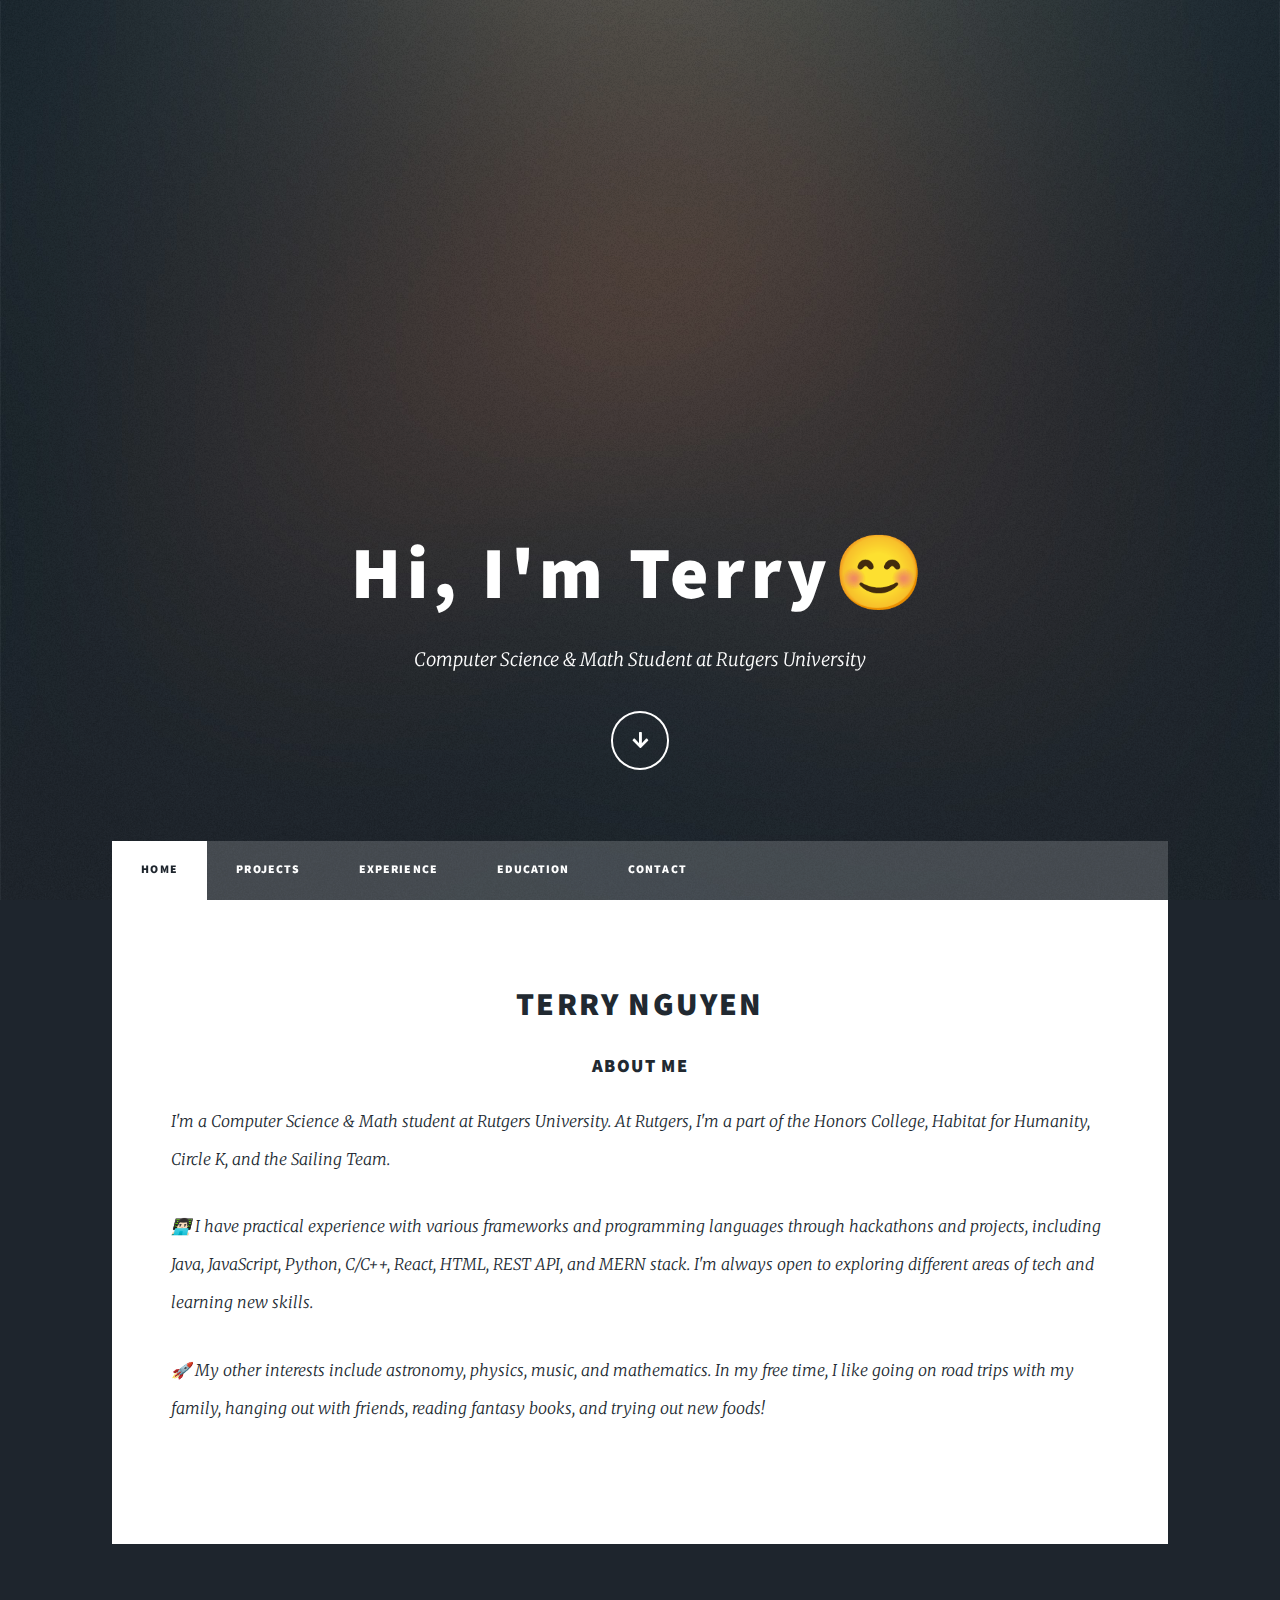
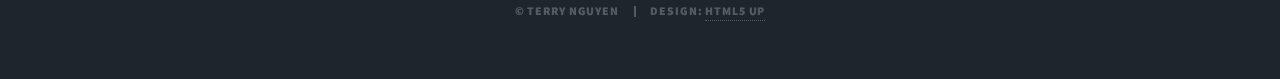
==== index.html @ 817e5eca "new template" ====
<!DOCTYPE HTML>
<!--
	Massively by HTML5 UP
	html5up.net | @ajlkn
	Free for personal and commercial use under the CCA 3.0 license (html5up.net/license)
-->
<html>
	<head>
		<title>Terry Nguyen</title>
		<meta charset="utf-8" />
		<meta name="viewport" content="width=device-width, initial-scale=1, user-scalable=no" />
		<link rel="stylesheet" href="assets/css/main.css" />
		<noscript><link rel="stylesheet" href="assets/css/noscript.css" /></noscript>
	</head>
	<body class="is-preload">

		<!-- Wrapper -->
			<div id="wrapper" class="fade-in">

				<!-- Intro -->
					<div id="intro">
						<h1 style="text-transform: none;">Hi, I'm Terry😊</h1>
						<p>Computer Science & Math Student at Rutgers University</p>
						<ul class="actions">
							<li><a href="#header" class="button icon solid solo fa-arrow-down scrolly">Continue</a></li>
						</ul>
					</div>

				<!-- Header -->
					<!--
					<header id="header">
						<a href="index.html" class="logo">About Me</a>
					</header>
					-->

				<!-- Nav -->
					<nav id="nav">
						
						<ul class="links">
							<li class="active"><a href="index.html">Home</a></li>
							<li><a href="projects.html">Projects</a></li>
							<li><a href="experience.html">Experience</a></li>
							<li><a href="education.html">Education</a></li>
							<li><a href="contact.html">Contact</a></li>
							<!--
							<li><a href="generic.html">Generic Page</a></li>
							<li><a href="elements.html">Elements Reference</a></li>
							-->
						</ul>
						
					</nav>

				<!-- Main -->
					<div id="main">

						<!-- Featured Post -->
							<article class="post featured">
								<header class="major">
									<h2 style="font-size: xx-large;">Terry Nguyen</h2>
									<h3>About Me</h3>
									<p style="text-align: left; font-size: medium;">
										I'm a Computer Science & Math student at Rutgers University. At Rutgers, I'm a part of the Honors College, Habitat for Humanity, Circle K, and the Sailing Team.
									</p>
									<p style="text-align: left; font-size: medium;">
										👨🏻‍💻 I have practical experience with various frameworks and programming languages through hackathons and projects, including Java, JavaScript, Python, C/C++, React, HTML, REST API, and MERN stack. I'm always open to exploring different areas of tech and learning new skills.
									</p>
									<p style="text-align: left; font-size: medium;">
										🚀 My other interests include astronomy, physics, music, and mathematics.
										In my free time, I like going on road trips with my family, hanging out with friends, reading fantasy books, and trying out new foods!
									</p>
								</header>
							</article>
					</div>
				<!-- Copyright -->
					<div id="copyright">
						<ul><li>&copy; Terry Nguyen</li><li>Design: <a href="https://html5up.net">HTML5 UP</a></li></ul>
					</div>

		<!-- Scripts -->
			<script src="assets/js/jquery.min.js"></script>
			<script src="assets/js/jquery.scrollex.min.js"></script>
			<script src="assets/js/jquery.scrolly.min.js"></script>
			<script src="assets/js/browser.min.js"></script>
			<script src="assets/js/breakpoints.min.js"></script>
			<script src="assets/js/util.js"></script>
			<script src="assets/js/main.js"></script>

	</body>
</html>
---- assets/css/main.css ----
@import url(fontawesome-all.min.css);
@import url("https://fonts.googleapis.com/css?family=Merriweather:300,700,300italic,700italic|Source+Sans+Pro:900");

/*
	Massively by HTML5 UP
	html5up.net | @ajlkn
	Free for personal and commercial use under the CCA 3.0 license (html5up.net/license)
*/

html, body, div, span, applet, object,
iframe, h1, h2, h3, h4, h5, h6, p, blockquote,
pre, a, abbr, acronym, address, big, cite,
code, del, dfn, em, img, ins, kbd, q, s, samp,
small, strike, strong, sub, sup, tt, var, b,
u, i, center, dl, dt, dd, ol, ul, li, fieldset,
form, label, legend, table, caption, tbody,
tfoot, thead, tr, th, td, article, aside,
canvas, details, embed, figure, figcaption,
footer, header, hgroup, menu, nav, output, ruby,
section, summary, time, mark, audio, video {
	margin: 0;
	padding: 0;
	border: 0;
	font-size: 100%;
	font: inherit;
	vertical-align: baseline;}

article, aside, details, figcaption, figure,
footer, header, hgroup, menu, nav, section {
	display: block;}

body {
	line-height: 1;
}

ol, ul {
	list-style: none;
}

blockquote, q {
	quotes: none;
}

	blockquote:before, blockquote:after, q:before, q:after {
		content: '';
		content: none;
	}

table {
	border-collapse: collapse;
	border-spacing: 0;
}

body {
	-webkit-text-size-adjust: none;
}

mark {
	background-color: transparent;
	color: inherit;
}

input::-moz-focus-inner {
	border: 0;
	padding: 0;
}

input, select, textarea {
	-moz-appearance: none;
	-webkit-appearance: none;
	-ms-appearance: none;
	appearance: none;
}

/* Basic */

	@-ms-viewport {
		width: device-width;
	}

	body {
		-ms-overflow-style: scrollbar;
	}

	@media screen and (max-width: 480px) {

		html, body {
			min-width: 320px;
		}

	}

	html {
		box-sizing: border-box;
	}

	*, *:before, *:after {
		box-sizing: inherit;
	}

	body {
		background-color: #1e252d;
	}

		body.is-preload *, body.is-preload *:before, body.is-preload *:after {
			-moz-animation: none !important;
			-webkit-animation: none !important;
			-ms-animation: none !important;
			animation: none !important;
			-moz-transition: none !important;
			-webkit-transition: none !important;
			-ms-transition: none !important;
			transition: none !important;
		}

/* Type */

	html {
		font-size: 16pt;
	}

		@media screen and (max-width: 1680px) {

			html {
				font-size: 12pt;
			}

		}

		@media screen and (max-width: 1280px) {

			html {
				font-size: 11pt;
			}

		}

		@media screen and (max-width: 360px) {

			html {
				font-size: 10pt;
			}

		}

	body {
		color: #212931;
	}

	body, input, select, textarea {
		font-family: "Merriweather", Georgia, serif;
		font-weight: 300;
		font-size: 1rem;
		line-height: 2.375;
	}

	a {
		-moz-transition: color 0.2s ease-in-out, background-color 0.2s ease-in-out, border-color 0.2s ease-in-out, box-shadow 0.2s ease-in-out;
		-webkit-transition: color 0.2s ease-in-out, background-color 0.2s ease-in-out, border-color 0.2s ease-in-out, box-shadow 0.2s ease-in-out;
		-ms-transition: color 0.2s ease-in-out, background-color 0.2s ease-in-out, border-color 0.2s ease-in-out, box-shadow 0.2s ease-in-out;
		transition: color 0.2s ease-in-out, background-color 0.2s ease-in-out, border-color 0.2s ease-in-out, box-shadow 0.2s ease-in-out;
		border-bottom: dotted 1px;
		text-decoration: none;
	}

		a:hover {
			border-bottom-color: transparent;
		}

	strong, b {
		font-weight: 600;
	}

	em, i {
		font-style: italic;
	}

	p {
		text-align: justify;
		margin: 0 0 2rem 0;
	}

	h1, h2, h3, h4, h5, h6 {
		font-family: "Source Sans Pro", Helvetica, sans-serif;
		font-weight: 900;
		line-height: 1.5;
		letter-spacing: 0.075em;
		text-transform: uppercase;
		margin: 0 0 1rem 0;
	}

		h1 a, h2 a, h3 a, h4 a, h5 a, h6 a {
			border-bottom: 0;
			color: inherit;
			text-decoration: none;
		}

	h1 {
		font-size: 4rem;
		line-height: 1.1;
		margin: 0 0 2rem 0;
	}

	h2 {
		font-size: 1.75rem;
		line-height: 1.3;
		margin: 0 0 1.5rem 0;
	}

	h3 {
		font-size: 1.25rem;
		margin: 0 0 1.5rem 0;
	}

	h4 {
		font-size: 1rem;
	}

	h5 {
		font-size: 0.9rem;
	}

	h6 {
		font-size: 0.8rem;
	}

	sub {
		font-size: 0.8rem;
		position: relative;
		top: 0.5rem;
	}

	sup {
		font-size: 0.8rem;
		position: relative;
		top: -0.5rem;
	}

	blockquote {
		border-left: solid 4px;
		font-style: italic;
		margin: 0 0 2rem 0;
		padding: 0.5rem 0 0.5rem 2rem;
	}

	code {
		border: solid 2px;
		font-family: "Courier New", monospace;
		font-size: 0.9rem;
		margin: 0 0.25rem;
		padding: 0.25rem 0.65rem;
	}

	pre {
		-webkit-overflow-scrolling: touch;
		font-family: "Courier New", monospace;
		font-size: 0.9rem;
		margin: 0 0 2rem 0;
	}

		pre code {
			display: block;
			line-height: 1.75;
			padding: 1rem 1.5rem;
			overflow-x: auto;
		}

	hr {
		border: 0;
		border-bottom: solid 2px;
		margin: 3rem 0;
	}

		hr.major {
			margin: 5rem 0;
		}

	.align-left {
		text-align: left;
	}

	.align-center {
		text-align: center;
	}

	.align-right {
		text-align: right;
	}

	input, select, textarea {
		color: #212931;
	}

	a {
		color: #212931;
		border-bottom-color: rgba(33, 41, 49, 0.5);
	}

		a:hover {
			border-bottom-color: transparent;
			color: #18bfef !important;
		}

	strong, b {
		color: #212931;
	}

	h1, h2, h3, h4, h5, h6 {
		color: #212931;
	}

	blockquote {
		border-left-color: #eeeeee;
	}

	code {
		background: rgba(220, 220, 220, 0.25);
		border-color: #eeeeee;
	}

	hr {
		border-bottom-color: #eeeeee;
	}

/* Row */

	.row {
		display: flex;
		flex-wrap: wrap;
		box-sizing: border-box;
		align-items: stretch;
	}

		.row > * {
			box-sizing: border-box;
		}

		.row.gtr-uniform > * > :last-child {
			margin-bottom: 0;
		}

		.row.aln-left {
			justify-content: flex-start;
		}

		.row.aln-center {
			justify-content: center;
		}

		.row.aln-right {
			justify-content: flex-end;
		}

		.row.aln-top {
			align-items: flex-start;
		}

		.row.aln-middle {
			align-items: center;
		}

		.row.aln-bottom {
			align-items: flex-end;
		}

		.row > .imp {
			order: -1;
		}

		.row > .col-1 {
			width: 8.33333%;
		}

		.row > .off-1 {
			margin-left: 8.33333%;
		}

		.row > .col-2 {
			width: 16.66667%;
		}

		.row > .off-2 {
			margin-left: 16.66667%;
		}

		.row > .col-3 {
			width: 25%;
		}

		.row > .off-3 {
			margin-left: 25%;
		}

		.row > .col-4 {
			width: 33.33333%;
		}

		.row > .off-4 {
			margin-left: 33.33333%;
		}

		.row > .col-5 {
			width: 41.66667%;
		}

		.row > .off-5 {
			margin-left: 41.66667%;
		}

		.row > .col-6 {
			width: 50%;
		}

		.row > .off-6 {
			margin-left: 50%;
		}

		.row > .col-7 {
			width: 58.33333%;
		}

		.row > .off-7 {
			margin-left: 58.33333%;
		}

		.row > .col-8 {
			width: 66.66667%;
		}

		.row > .off-8 {
			margin-left: 66.66667%;
		}

		.row > .col-9 {
			width: 75%;
		}

		.row > .off-9 {
			margin-left: 75%;
		}

		.row > .col-10 {
			width: 83.33333%;
		}

		.row > .off-10 {
			margin-left: 83.33333%;
		}

		.row > .col-11 {
			width: 91.66667%;
		}

		.row > .off-11 {
			margin-left: 91.66667%;
		}

		.row > .col-12 {
			width: 100%;
		}

		.row > .off-12 {
			margin-left: 100%;
		}

		.row.gtr-0 {
			margin-top: 0;
			margin-left: 0rem;
		}

			.row.gtr-0 > * {
				padding: 0 0 0 0rem;
			}

			.row.gtr-0.gtr-uniform {
				margin-top: 0rem;
			}

				.row.gtr-0.gtr-uniform > * {
					padding-top: 0rem;
				}

		.row.gtr-25 {
			margin-top: 0;
			margin-left: -0.375rem;
		}

			.row.gtr-25 > * {
				padding: 0 0 0 0.375rem;
			}

			.row.gtr-25.gtr-uniform {
				margin-top: -0.375rem;
			}

				.row.gtr-25.gtr-uniform > * {
					padding-top: 0.375rem;
				}

		.row.gtr-50 {
			margin-top: 0;
			margin-left: -0.75rem;
		}

			.row.gtr-50 > * {
				padding: 0 0 0 0.75rem;
			}

			.row.gtr-50.gtr-uniform {
				margin-top: -0.75rem;
			}

				.row.gtr-50.gtr-uniform > * {
					padding-top: 0.75rem;
				}

		.row {
			margin-top: 0;
			margin-left: -1.5rem;
		}

			.row > * {
				padding: 0 0 0 1.5rem;
			}

			.row.gtr-uniform {
				margin-top: -1.5rem;
			}

				.row.gtr-uniform > * {
					padding-top: 1.5rem;
				}

		.row.gtr-150 {
			margin-top: 0;
			margin-left: -2.25rem;
		}

			.row.gtr-150 > * {
				padding: 0 0 0 2.25rem;
			}

			.row.gtr-150.gtr-uniform {
				margin-top: -2.25rem;
			}

				.row.gtr-150.gtr-uniform > * {
					padding-top: 2.25rem;
				}

		.row.gtr-200 {
			margin-top: 0;
			margin-left: -3rem;
		}

			.row.gtr-200 > * {
				padding: 0 0 0 3rem;
			}

			.row.gtr-200.gtr-uniform {
				margin-top: -3rem;
			}

				.row.gtr-200.gtr-uniform > * {
					padding-top: 3rem;
				}

		@media screen and (max-width: 1680px) {

			.row {
				display: flex;
				flex-wrap: wrap;
				box-sizing: border-box;
				align-items: stretch;
			}

				.row > * {
					box-sizing: border-box;
				}

				.row.gtr-uniform > * > :last-child {
					margin-bottom: 0;
				}

				.row.aln-left {
					justify-content: flex-start;
				}

				.row.aln-center {
					justify-content: center;
				}

				.row.aln-right {
					justify-content: flex-end;
				}

				.row.aln-top {
					align-items: flex-start;
				}

				.row.aln-middle {
					align-items: center;
				}

				.row.aln-bottom {
					align-items: flex-end;
				}

				.row > .imp-xlarge {
					order: -1;
				}

				.row > .col-1-xlarge {
					width: 8.33333%;
				}

				.row > .off-1-xlarge {
					margin-left: 8.33333%;
				}

				.row > .col-2-xlarge {
					width: 16.66667%;
				}

				.row > .off-2-xlarge {
					margin-left: 16.66667%;
				}

				.row > .col-3-xlarge {
					width: 25%;
				}

				.row > .off-3-xlarge {
					margin-left: 25%;
				}

				.row > .col-4-xlarge {
					width: 33.33333%;
				}

				.row > .off-4-xlarge {
					margin-left: 33.33333%;
				}

				.row > .col-5-xlarge {
					width: 41.66667%;
				}

				.row > .off-5-xlarge {
					margin-left: 41.66667%;
				}

				.row > .col-6-xlarge {
					width: 50%;
				}

				.row > .off-6-xlarge {
					margin-left: 50%;
				}

				.row > .col-7-xlarge {
					width: 58.33333%;
				}

				.row > .off-7-xlarge {
					margin-left: 58.33333%;
				}

				.row > .col-8-xlarge {
					width: 66.66667%;
				}

				.row > .off-8-xlarge {
					margin-left: 66.66667%;
				}

				.row > .col-9-xlarge {
					width: 75%;
				}

				.row > .off-9-xlarge {
					margin-left: 75%;
				}

				.row > .col-10-xlarge {
					width: 83.33333%;
				}

				.row > .off-10-xlarge {
					margin-left: 83.33333%;
				}

				.row > .col-11-xlarge {
					width: 91.66667%;
				}

				.row > .off-11-xlarge {
					margin-left: 91.66667%;
				}

				.row > .col-12-xlarge {
					width: 100%;
				}

				.row > .off-12-xlarge {
					margin-left: 100%;
				}

				.row.gtr-0 {
					margin-top: 0;
					margin-left: 0rem;
				}

					.row.gtr-0 > * {
						padding: 0 0 0 0rem;
					}

					.row.gtr-0.gtr-uniform {
						margin-top: 0rem;
					}

						.row.gtr-0.gtr-uniform > * {
							padding-top: 0rem;
						}

				.row.gtr-25 {
					margin-top: 0;
					margin-left: -0.375rem;
				}

					.row.gtr-25 > * {
						padding: 0 0 0 0.375rem;
					}

					.row.gtr-25.gtr-uniform {
						margin-top: -0.375rem;
					}

						.row.gtr-25.gtr-uniform > * {
							padding-top: 0.375rem;
						}

				.row.gtr-50 {
					margin-top: 0;
					margin-left: -0.75rem;
				}

					.row.gtr-50 > * {
						padding: 0 0 0 0.75rem;
					}

					.row.gtr-50.gtr-uniform {
						margin-top: -0.75rem;
					}

						.row.gtr-50.gtr-uniform > * {
							padding-top: 0.75rem;
						}

				.row {
					margin-top: 0;
					margin-left: -1.5rem;
				}

					.row > * {
						padding: 0 0 0 1.5rem;
					}

					.row.gtr-uniform {
						margin-top: -1.5rem;
					}

						.row.gtr-uniform > * {
							padding-top: 1.5rem;
						}

				.row.gtr-150 {
					margin-top: 0;
					margin-left: -2.25rem;
				}

					.row.gtr-150 > * {
						padding: 0 0 0 2.25rem;
					}

					.row.gtr-150.gtr-uniform {
						margin-top: -2.25rem;
					}

						.row.gtr-150.gtr-uniform > * {
							padding-top: 2.25rem;
						}

				.row.gtr-200 {
					margin-top: 0;
					margin-left: -3rem;
				}

					.row.gtr-200 > * {
						padding: 0 0 0 3rem;
					}

					.row.gtr-200.gtr-uniform {
						margin-top: -3rem;
					}

						.row.gtr-200.gtr-uniform > * {
							padding-top: 3rem;
						}

		}

		@media screen and (max-width: 1280px) {

			.row {
				display: flex;
				flex-wrap: wrap;
				box-sizing: border-box;
				align-items: stretch;
			}

				.row > * {
					box-sizing: border-box;
				}

				.row.gtr-uniform > * > :last-child {
					margin-bottom: 0;
				}

				.row.aln-left {
					justify-content: flex-start;
				}

				.row.aln-center {
					justify-content: center;
				}

				.row.aln-right {
					justify-content: flex-end;
				}

				.row.aln-top {
					align-items: flex-start;
				}

				.row.aln-middle {
					align-items: center;
				}

				.row.aln-bottom {
					align-items: flex-end;
				}

				.row > .imp-large {
					order: -1;
				}

				.row > .col-1-large {
					width: 8.33333%;
				}

				.row > .off-1-large {
					margin-left: 8.33333%;
				}

				.row > .col-2-large {
					width: 16.66667%;
				}

				.row > .off-2-large {
					margin-left: 16.66667%;
				}

				.row > .col-3-large {
					width: 25%;
				}

				.row > .off-3-large {
					margin-left: 25%;
				}

				.row > .col-4-large {
					width: 33.33333%;
				}

				.row > .off-4-large {
					margin-left: 33.33333%;
				}

				.row > .col-5-large {
					width: 41.66667%;
				}

				.row > .off-5-large {
					margin-left: 41.66667%;
				}

				.row > .col-6-large {
					width: 50%;
				}

				.row > .off-6-large {
					margin-left: 50%;
				}

				.row > .col-7-large {
					width: 58.33333%;
				}

				.row > .off-7-large {
					margin-left: 58.33333%;
				}

				.row > .col-8-large {
					width: 66.66667%;
				}

				.row > .off-8-large {
					margin-left: 66.66667%;
				}

				.row > .col-9-large {
					width: 75%;
				}

				.row > .off-9-large {
					margin-left: 75%;
				}

				.row > .col-10-large {
					width: 83.33333%;
				}

				.row > .off-10-large {
					margin-left: 83.33333%;
				}

				.row > .col-11-large {
					width: 91.66667%;
				}

				.row > .off-11-large {
					margin-left: 91.66667%;
				}

				.row > .col-12-large {
					width: 100%;
				}

				.row > .off-12-large {
					margin-left: 100%;
				}

				.row.gtr-0 {
					margin-top: 0;
					margin-left: 0rem;
				}

					.row.gtr-0 > * {
						padding: 0 0 0 0rem;
					}

					.row.gtr-0.gtr-uniform {
						margin-top: 0rem;
					}

						.row.gtr-0.gtr-uniform > * {
							padding-top: 0rem;
						}

				.row.gtr-25 {
					margin-top: 0;
					margin-left: -0.375rem;
				}

					.row.gtr-25 > * {
						padding: 0 0 0 0.375rem;
					}

					.row.gtr-25.gtr-uniform {
						margin-top: -0.375rem;
					}

						.row.gtr-25.gtr-uniform > * {
							padding-top: 0.375rem;
						}

				.row.gtr-50 {
					margin-top: 0;
					margin-left: -0.75rem;
				}

					.row.gtr-50 > * {
						padding: 0 0 0 0.75rem;
					}

					.row.gtr-50.gtr-uniform {
						margin-top: -0.75rem;
					}

						.row.gtr-50.gtr-uniform > * {
							padding-top: 0.75rem;
						}

				.row {
					margin-top: 0;
					margin-left: -1.5rem;
				}

					.row > * {
						padding: 0 0 0 1.5rem;
					}

					.row.gtr-uniform {
						margin-top: -1.5rem;
					}

						.row.gtr-uniform > * {
							padding-top: 1.5rem;
						}

				.row.gtr-150 {
					margin-top: 0;
					margin-left: -2.25rem;
				}

					.row.gtr-150 > * {
						padding: 0 0 0 2.25rem;
					}

					.row.gtr-150.gtr-uniform {
						margin-top: -2.25rem;
					}

						.row.gtr-150.gtr-uniform > * {
							padding-top: 2.25rem;
						}

				.row.gtr-200 {
					margin-top: 0;
					margin-left: -3rem;
				}

					.row.gtr-200 > * {
						padding: 0 0 0 3rem;
					}

					.row.gtr-200.gtr-uniform {
						margin-top: -3rem;
					}

						.row.gtr-200.gtr-uniform > * {
							padding-top: 3rem;
						}

		}

		@media screen and (max-width: 980px) {

			.row {
				display: flex;
				flex-wrap: wrap;
				box-sizing: border-box;
				align-items: stretch;
			}

				.row > * {
					box-sizing: border-box;
				}

				.row.gtr-uniform > * > :last-child {
					margin-bottom: 0;
				}

				.row.aln-left {
					justify-content: flex-start;
				}

				.row.aln-center {
					justify-content: center;
				}

				.row.aln-right {
					justify-content: flex-end;
				}

				.row.aln-top {
					align-items: flex-start;
				}

				.row.aln-middle {
					align-items: center;
				}

				.row.aln-bottom {
					align-items: flex-end;
				}

				.row > .imp-medium {
					order: -1;
				}

				.row > .col-1-medium {
					width: 8.33333%;
				}

				.row > .off-1-medium {
					margin-left: 8.33333%;
				}

				.row > .col-2-medium {
					width: 16.66667%;
				}

				.row > .off-2-medium {
					margin-left: 16.66667%;
				}

				.row > .col-3-medium {
					width: 25%;
				}

				.row > .off-3-medium {
					margin-left: 25%;
				}

				.row > .col-4-medium {
					width: 33.33333%;
				}

				.row > .off-4-medium {
					margin-left: 33.33333%;
				}

				.row > .col-5-medium {
					width: 41.66667%;
				}

				.row > .off-5-medium {
					margin-left: 41.66667%;
				}

				.row > .col-6-medium {
					width: 50%;
				}

				.row > .off-6-medium {
					margin-left: 50%;
				}

				.row > .col-7-medium {
					width: 58.33333%;
				}

				.row > .off-7-medium {
					margin-left: 58.33333%;
				}

				.row > .col-8-medium {
					width: 66.66667%;
				}

				.row > .off-8-medium {
					margin-left: 66.66667%;
				}

				.row > .col-9-medium {
					width: 75%;
				}

				.row > .off-9-medium {
					margin-left: 75%;
				}

				.row > .col-10-medium {
					width: 83.33333%;
				}

				.row > .off-10-medium {
					margin-left: 83.33333%;
				}

				.row > .col-11-medium {
					width: 91.66667%;
				}

				.row > .off-11-medium {
					margin-left: 91.66667%;
				}

				.row > .col-12-medium {
					width: 100%;
				}

				.row > .off-12-medium {
					margin-left: 100%;
				}

				.row.gtr-0 {
					margin-top: 0;
					margin-left: 0rem;
				}

					.row.gtr-0 > * {
						padding: 0 0 0 0rem;
					}

					.row.gtr-0.gtr-uniform {
						margin-top: 0rem;
					}

						.row.gtr-0.gtr-uniform > * {
							padding-top: 0rem;
						}

				.row.gtr-25 {
					margin-top: 0;
					margin-left: -0.375rem;
				}

					.row.gtr-25 > * {
						padding: 0 0 0 0.375rem;
					}

					.row.gtr-25.gtr-uniform {
						margin-top: -0.375rem;
					}

						.row.gtr-25.gtr-uniform > * {
							padding-top: 0.375rem;
						}

				.row.gtr-50 {
					margin-top: 0;
					margin-left: -0.75rem;
				}

					.row.gtr-50 > * {
						padding: 0 0 0 0.75rem;
					}

					.row.gtr-50.gtr-uniform {
						margin-top: -0.75rem;
					}

						.row.gtr-50.gtr-uniform > * {
							padding-top: 0.75rem;
						}

				.row {
					margin-top: 0;
					margin-left: -1.5rem;
				}

					.row > * {
						padding: 0 0 0 1.5rem;
					}

					.row.gtr-uniform {
						margin-top: -1.5rem;
					}

						.row.gtr-uniform > * {
							padding-top: 1.5rem;
						}

				.row.gtr-150 {
					margin-top: 0;
					margin-left: -2.25rem;
				}

					.row.gtr-150 > * {
						padding: 0 0 0 2.25rem;
					}

					.row.gtr-150.gtr-uniform {
						margin-top: -2.25rem;
					}

						.row.gtr-150.gtr-uniform > * {
							padding-top: 2.25rem;
						}

				.row.gtr-200 {
					margin-top: 0;
					margin-left: -3rem;
				}

					.row.gtr-200 > * {
						padding: 0 0 0 3rem;
					}

					.row.gtr-200.gtr-uniform {
						margin-top: -3rem;
					}

						.row.gtr-200.gtr-uniform > * {
							padding-top: 3rem;
						}

		}

		@media screen and (max-width: 736px) {

			.row {
				display: flex;
				flex-wrap: wrap;
				box-sizing: border-box;
				align-items: stretch;
			}

				.row > * {
					box-sizing: border-box;
				}

				.row.gtr-uniform > * > :last-child {
					margin-bottom: 0;
				}

				.row.aln-left {
					justify-content: flex-start;
				}

				.row.aln-center {
					justify-content: center;
				}

				.row.aln-right {
					justify-content: flex-end;
				}

				.row.aln-top {
					align-items: flex-start;
				}

				.row.aln-middle {
					align-items: center;
				}

				.row.aln-bottom {
					align-items: flex-end;
				}

				.row > .imp-small {
					order: -1;
				}

				.row > .col-1-small {
					width: 8.33333%;
				}

				.row > .off-1-small {
					margin-left: 8.33333%;
				}

				.row > .col-2-small {
					width: 16.66667%;
				}

				.row > .off-2-small {
					margin-left: 16.66667%;
				}

				.row > .col-3-small {
					width: 25%;
				}

				.row > .off-3-small {
					margin-left: 25%;
				}

				.row > .col-4-small {
					width: 33.33333%;
				}

				.row > .off-4-small {
					margin-left: 33.33333%;
				}

				.row > .col-5-small {
					width: 41.66667%;
				}

				.row > .off-5-small {
					margin-left: 41.66667%;
				}

				.row > .col-6-small {
					width: 50%;
				}

				.row > .off-6-small {
					margin-left: 50%;
				}

				.row > .col-7-small {
					width: 58.33333%;
				}

				.row > .off-7-small {
					margin-left: 58.33333%;
				}

				.row > .col-8-small {
					width: 66.66667%;
				}

				.row > .off-8-small {
					margin-left: 66.66667%;
				}

				.row > .col-9-small {
					width: 75%;
				}

				.row > .off-9-small {
					margin-left: 75%;
				}

				.row > .col-10-small {
					width: 83.33333%;
				}

				.row > .off-10-small {
					margin-left: 83.33333%;
				}

				.row > .col-11-small {
					width: 91.66667%;
				}

				.row > .off-11-small {
					margin-left: 91.66667%;
				}

				.row > .col-12-small {
					width: 100%;
				}

				.row > .off-12-small {
					margin-left: 100%;
				}

				.row.gtr-0 {
					margin-top: 0;
					margin-left: 0rem;
				}

					.row.gtr-0 > * {
						padding: 0 0 0 0rem;
					}

					.row.gtr-0.gtr-uniform {
						margin-top: 0rem;
					}

						.row.gtr-0.gtr-uniform > * {
							padding-top: 0rem;
						}

				.row.gtr-25 {
					margin-top: 0;
					margin-left: -0.375rem;
				}

					.row.gtr-25 > * {
						padding: 0 0 0 0.375rem;
					}

					.row.gtr-25.gtr-uniform {
						margin-top: -0.375rem;
					}

						.row.gtr-25.gtr-uniform > * {
							padding-top: 0.375rem;
						}

				.row.gtr-50 {
					margin-top: 0;
					margin-left: -0.75rem;
				}

					.row.gtr-50 > * {
						padding: 0 0 0 0.75rem;
					}

					.row.gtr-50.gtr-uniform {
						margin-top: -0.75rem;
					}

						.row.gtr-50.gtr-uniform > * {
							padding-top: 0.75rem;
						}

				.row {
					margin-top: 0;
					margin-left: -1.5rem;
				}

					.row > * {
						padding: 0 0 0 1.5rem;
					}

					.row.gtr-uniform {
						margin-top: -1.5rem;
					}

						.row.gtr-uniform > * {
							padding-top: 1.5rem;
						}

				.row.gtr-150 {
					margin-top: 0;
					margin-left: -2.25rem;
				}

					.row.gtr-150 > * {
						padding: 0 0 0 2.25rem;
					}

					.row.gtr-150.gtr-uniform {
						margin-top: -2.25rem;
					}

						.row.gtr-150.gtr-uniform > * {
							padding-top: 2.25rem;
						}

				.row.gtr-200 {
					margin-top: 0;
					margin-left: -3rem;
				}

					.row.gtr-200 > * {
						padding: 0 0 0 3rem;
					}

					.row.gtr-200.gtr-uniform {
						margin-top: -3rem;
					}

						.row.gtr-200.gtr-uniform > * {
							padding-top: 3rem;
						}

		}

		@media screen and (max-width: 480px) {

			.row {
				display: flex;
				flex-wrap: wrap;
				box-sizing: border-box;
				align-items: stretch;
			}

				.row > * {
					box-sizing: border-box;
				}

				.row.gtr-uniform > * > :last-child {
					margin-bottom: 0;
				}

				.row.aln-left {
					justify-content: flex-start;
				}

				.row.aln-center {
					justify-content: center;
				}

				.row.aln-right {
					justify-content: flex-end;
				}

				.row.aln-top {
					align-items: flex-start;
				}

				.row.aln-middle {
					align-items: center;
				}

				.row.aln-bottom {
					align-items: flex-end;
				}

				.row > .imp-xsmall {
					order: -1;
				}

				.row > .col-1-xsmall {
					width: 8.33333%;
				}

				.row > .off-1-xsmall {
					margin-left: 8.33333%;
				}

				.row > .col-2-xsmall {
					width: 16.66667%;
				}

				.row > .off-2-xsmall {
					margin-left: 16.66667%;
				}

				.row > .col-3-xsmall {
					width: 25%;
				}

				.row > .off-3-xsmall {
					margin-left: 25%;
				}

				.row > .col-4-xsmall {
					width: 33.33333%;
				}

				.row > .off-4-xsmall {
					margin-left: 33.33333%;
				}

				.row > .col-5-xsmall {
					width: 41.66667%;
				}

				.row > .off-5-xsmall {
					margin-left: 41.66667%;
				}

				.row > .col-6-xsmall {
					width: 50%;
				}

				.row > .off-6-xsmall {
					margin-left: 50%;
				}

				.row > .col-7-xsmall {
					width: 58.33333%;
				}

				.row > .off-7-xsmall {
					margin-left: 58.33333%;
				}

				.row > .col-8-xsmall {
					width: 66.66667%;
				}

				.row > .off-8-xsmall {
					margin-left: 66.66667%;
				}

				.row > .col-9-xsmall {
					width: 75%;
				}

				.row > .off-9-xsmall {
					margin-left: 75%;
				}

				.row > .col-10-xsmall {
					width: 83.33333%;
				}

				.row > .off-10-xsmall {
					margin-left: 83.33333%;
				}

				.row > .col-11-xsmall {
					width: 91.66667%;
				}

				.row > .off-11-xsmall {
					margin-left: 91.66667%;
				}

				.row > .col-12-xsmall {
					width: 100%;
				}

				.row > .off-12-xsmall {
					margin-left: 100%;
				}

				.row.gtr-0 {
					margin-top: 0;
					margin-left: 0rem;
				}

					.row.gtr-0 > * {
						padding: 0 0 0 0rem;
					}

					.row.gtr-0.gtr-uniform {
						margin-top: 0rem;
					}

						.row.gtr-0.gtr-uniform > * {
							padding-top: 0rem;
						}

				.row.gtr-25 {
					margin-top: 0;
					margin-left: -0.375rem;
				}

					.row.gtr-25 > * {
						padding: 0 0 0 0.375rem;
					}

					.row.gtr-25.gtr-uniform {
						margin-top: -0.375rem;
					}

						.row.gtr-25.gtr-uniform > * {
							padding-top: 0.375rem;
						}

				.row.gtr-50 {
					margin-top: 0;
					margin-left: -0.75rem;
				}

					.row.gtr-50 > * {
						padding: 0 0 0 0.75rem;
					}

					.row.gtr-50.gtr-uniform {
						margin-top: -0.75rem;
					}

						.row.gtr-50.gtr-uniform > * {
							padding-top: 0.75rem;
						}

				.row {
					margin-top: 0;
					margin-left: -1.5rem;
				}

					.row > * {
						padding: 0 0 0 1.5rem;
					}

					.row.gtr-uniform {
						margin-top: -1.5rem;
					}

						.row.gtr-uniform > * {
							padding-top: 1.5rem;
						}

				.row.gtr-150 {
					margin-top: 0;
					margin-left: -2.25rem;
				}

					.row.gtr-150 > * {
						padding: 0 0 0 2.25rem;
					}

					.row.gtr-150.gtr-uniform {
						margin-top: -2.25rem;
					}

						.row.gtr-150.gtr-uniform > * {
							padding-top: 2.25rem;
						}

				.row.gtr-200 {
					margin-top: 0;
					margin-left: -3rem;
				}

					.row.gtr-200 > * {
						padding: 0 0 0 3rem;
					}

					.row.gtr-200.gtr-uniform {
						margin-top: -3rem;
					}

						.row.gtr-200.gtr-uniform > * {
							padding-top: 3rem;
						}

		}

		@media screen and (max-width: 360px) {

			.row {
				display: flex;
				flex-wrap: wrap;
				box-sizing: border-box;
				align-items: stretch;
			}

				.row > * {
					box-sizing: border-box;
				}

				.row.gtr-uniform > * > :last-child {
					margin-bottom: 0;
				}

				.row.aln-left {
					justify-content: flex-start;
				}

				.row.aln-center {
					justify-content: center;
				}

				.row.aln-right {
					justify-content: flex-end;
				}

				.row.aln-top {
					align-items: flex-start;
				}

				.row.aln-middle {
					align-items: center;
				}

				.row.aln-bottom {
					align-items: flex-end;
				}

				.row > .imp-xxsmall {
					order: -1;
				}

				.row > .col-1-xxsmall {
					width: 8.33333%;
				}

				.row > .off-1-xxsmall {
					margin-left: 8.33333%;
				}

				.row > .col-2-xxsmall {
					width: 16.66667%;
				}

				.row > .off-2-xxsmall {
					margin-left: 16.66667%;
				}

				.row > .col-3-xxsmall {
					width: 25%;
				}

				.row > .off-3-xxsmall {
					margin-left: 25%;
				}

				.row > .col-4-xxsmall {
					width: 33.33333%;
				}

				.row > .off-4-xxsmall {
					margin-left: 33.33333%;
				}

				.row > .col-5-xxsmall {
					width: 41.66667%;
				}

				.row > .off-5-xxsmall {
					margin-left: 41.66667%;
				}

				.row > .col-6-xxsmall {
					width: 50%;
				}

				.row > .off-6-xxsmall {
					margin-left: 50%;
				}

				.row > .col-7-xxsmall {
					width: 58.33333%;
				}

				.row > .off-7-xxsmall {
					margin-left: 58.33333%;
				}

				.row > .col-8-xxsmall {
					width: 66.66667%;
				}

				.row > .off-8-xxsmall {
					margin-left: 66.66667%;
				}

				.row > .col-9-xxsmall {
					width: 75%;
				}

				.row > .off-9-xxsmall {
					margin-left: 75%;
				}

				.row > .col-10-xxsmall {
					width: 83.33333%;
				}

				.row > .off-10-xxsmall {
					margin-left: 83.33333%;
				}

				.row > .col-11-xxsmall {
					width: 91.66667%;
				}

				.row > .off-11-xxsmall {
					margin-left: 91.66667%;
				}

				.row > .col-12-xxsmall {
					width: 100%;
				}

				.row > .off-12-xxsmall {
					margin-left: 100%;
				}

				.row.gtr-0 {
					margin-top: 0;
					margin-left: 0rem;
				}

					.row.gtr-0 > * {
						padding: 0 0 0 0rem;
					}

					.row.gtr-0.gtr-uniform {
						margin-top: 0rem;
					}

						.row.gtr-0.gtr-uniform > * {
							padding-top: 0rem;
						}

				.row.gtr-25 {
					margin-top: 0;
					margin-left: -0.375rem;
				}

					.row.gtr-25 > * {
						padding: 0 0 0 0.375rem;
					}

					.row.gtr-25.gtr-uniform {
						margin-top: -0.375rem;
					}

						.row.gtr-25.gtr-uniform > * {
							padding-top: 0.375rem;
						}

				.row.gtr-50 {
					margin-top: 0;
					margin-left: -0.75rem;
				}

					.row.gtr-50 > * {
						padding: 0 0 0 0.75rem;
					}

					.row.gtr-50.gtr-uniform {
						margin-top: -0.75rem;
					}

						.row.gtr-50.gtr-uniform > * {
							padding-top: 0.75rem;
						}

				.row {
					margin-top: 0;
					margin-left: -1.5rem;
				}

					.row > * {
						padding: 0 0 0 1.5rem;
					}

					.row.gtr-uniform {
						margin-top: -1.5rem;
					}

						.row.gtr-uniform > * {
							padding-top: 1.5rem;
						}

				.row.gtr-150 {
					margin-top: 0;
					margin-left: -2.25rem;
				}

					.row.gtr-150 > * {
						padding: 0 0 0 2.25rem;
					}

					.row.gtr-150.gtr-uniform {
						margin-top: -2.25rem;
					}

						.row.gtr-150.gtr-uniform > * {
							padding-top: 2.25rem;
						}

				.row.gtr-200 {
					margin-top: 0;
					margin-left: -3rem;
				}

					.row.gtr-200 > * {
						padding: 0 0 0 3rem;
					}

					.row.gtr-200.gtr-uniform {
						margin-top: -3rem;
					}

						.row.gtr-200.gtr-uniform > * {
							padding-top: 3rem;
						}

		}

/* Box */

	.box {
		border: solid 2px;
		margin-bottom: 2rem;
		padding: 1.5rem;
	}

		.box > :last-child,
		.box > :last-child > :last-child,
		.box > :last-child > :last-child > :last-child {
			margin-bottom: 0;
		}

		.box.alt {
			border: 0;
			border-radius: 0;
			padding: 0;
		}

	.box {
		border-color: #eeeeee;
	}

/* Button */

	input[type="submit"],
	input[type="reset"],
	input[type="button"],
	button,
	.button {
		-moz-appearance: none;
		-webkit-appearance: none;
		-ms-appearance: none;
		appearance: none;
		-moz-transition: background-color 0.2s ease-in-out, box-shadow 0.2s ease-in-out, color 0.2s ease-in-out;
		-webkit-transition: background-color 0.2s ease-in-out, box-shadow 0.2s ease-in-out, color 0.2s ease-in-out;
		-ms-transition: background-color 0.2s ease-in-out, box-shadow 0.2s ease-in-out, color 0.2s ease-in-out;
		transition: background-color 0.2s ease-in-out, box-shadow 0.2s ease-in-out, color 0.2s ease-in-out;
		border: 0;
		border-radius: 0;
		cursor: pointer;
		display: inline-block;
		font-family: "Source Sans Pro", Helvetica, sans-serif;
		font-size: 0.8rem;
		font-weight: 900;
		letter-spacing: 0.075em;
		height: 3rem;
		line-height: 3rem;
		padding: 0 2rem;
		text-align: center;
		text-decoration: none;
		text-transform: uppercase;
		white-space: nowrap;
	}

		input[type="submit"].icon:before,
		input[type="reset"].icon:before,
		input[type="button"].icon:before,
		button.icon:before,
		.button.icon:before {
			margin-right: 0.5rem;
		}

		input[type="submit"].icon.solo,
		input[type="reset"].icon.solo,
		input[type="button"].icon.solo,
		button.icon.solo,
		.button.icon.solo {
			position: relative;
			width: 4rem;
			height: 4rem;
			line-height: 4rem;
			border-radius: 4rem;
			text-indent: 4rem;
			overflow: hidden;
			padding: 0;
			white-space: nowrap;
		}

			input[type="submit"].icon.solo:before,
			input[type="reset"].icon.solo:before,
			input[type="button"].icon.solo:before,
			button.icon.solo:before,
			.button.icon.solo:before {
				position: absolute;
				display: block;
				top: 0;
				left: 0;
				width: inherit;
				height: inherit;
				line-height: inherit;
				font-size: 1.25rem;
				margin-right: 0;
				text-align: center;
				text-indent: 0;
			}

		input[type="submit"].fit,
		input[type="reset"].fit,
		input[type="button"].fit,
		button.fit,
		.button.fit {
			width: 100%;
		}

		input[type="submit"].small,
		input[type="reset"].small,
		input[type="button"].small,
		button.small,
		.button.small {
			font-size: 0.7rem;
			height: 2.5rem;
			line-height: 2.5rem;
			padding: 0 1.5rem;
		}

		input[type="submit"].large,
		input[type="reset"].large,
		input[type="button"].large,
		button.large,
		.button.large {
			font-size: 0.9rem;
			height: 3.5rem;
			line-height: 3.5rem;
			padding: 0 2.75rem;
		}

		@media screen and (max-width: 980px) {

			input[type="submit"],
			input[type="reset"],
			input[type="button"],
			button,
			.button {
				font-size: 0.9rem;
				height: 3.25rem;
				line-height: 3.25rem;
			}

				input[type="submit"].large,
				input[type="reset"].large,
				input[type="button"].large,
				button.large,
				.button.large {
					font-size: 1rem;
					height: 3.75rem;
					line-height: 3.75rem;
				}

		}

		input[type="submit"].disabled, input[type="submit"]:disabled,
		input[type="reset"].disabled,
		input[type="reset"]:disabled,
		input[type="button"].disabled,
		input[type="button"]:disabled,
		button.disabled,
		button:disabled,
		.button.disabled,
		.button:disabled {
			pointer-events: none;
			opacity: 0.25;
		}

	input[type="submit"],
	input[type="reset"],
	input[type="button"],
	button,
	.button {
		background-color: transparent;
		box-shadow: inset 0 0 0 2px #212931;
		color: #212931 !important;
	}

		input[type="submit"]:hover,
		input[type="reset"]:hover,
		input[type="button"]:hover,
		button:hover,
		.button:hover {
			box-shadow: inset 0 0 0 2px #18bfef;
			color: #18bfef !important;
		}

		input[type="submit"].primary,
		input[type="reset"].primary,
		input[type="button"].primary,
		button.primary,
		.button.primary {
			background-color: #212931;
			box-shadow: none;
			color: #ffffff !important;
		}

			input[type="submit"].primary:hover,
			input[type="reset"].primary:hover,
			input[type="button"].primary:hover,
			button.primary:hover,
			.button.primary:hover {
				background-color: #18bfef;
			}

/* Form */

	form {
		margin: 0 0 2rem 0;
	}

		form > :last-child {
			margin-bottom: 0;
		}

		form > .fields {
			display: -moz-flex;
			display: -webkit-flex;
			display: -ms-flex;
			display: flex;
			-moz-flex-wrap: wrap;
			-webkit-flex-wrap: wrap;
			-ms-flex-wrap: wrap;
			flex-wrap: wrap;
			width: calc(100% + 3rem);
			margin: -1.5rem 0 2rem -1.5rem;
		}

			form > .fields > .field {
				-moz-flex-grow: 0;
				-webkit-flex-grow: 0;
				-ms-flex-grow: 0;
				flex-grow: 0;
				-moz-flex-shrink: 0;
				-webkit-flex-shrink: 0;
				-ms-flex-shrink: 0;
				flex-shrink: 0;
				padding: 1.5rem 0 0 1.5rem;
				width: calc(100% - 1.5rem);
			}

				form > .fields > .field.half {
					width: calc(50% - 0.75rem);
				}

				form > .fields > .field.third {
					width: calc(100%/3 - 0.5rem);
				}

				form > .fields > .field.quarter {
					width: calc(25% - 0.375rem);
				}

		@media screen and (max-width: 480px) {

			form > .fields {
				width: calc(100% + 3rem);
				margin: -1.5rem 0 2rem -1.5rem;
			}

				form > .fields > .field {
					padding: 1.5rem 0 0 1.5rem;
					width: calc(100% - 1.5rem);
				}

					form > .fields > .field.half {
						width: calc(100% - 1.5rem);
					}

					form > .fields > .field.third {
						width: calc(100% - 1.5rem);
					}

					form > .fields > .field.quarter {
						width: calc(100% - 1.5rem);
					}

		}

	label {
		display: block;
		font-family: "Source Sans Pro", Helvetica, sans-serif;
		font-weight: 900;
		line-height: 1.5;
		letter-spacing: 0.075em;
		font-size: 0.8rem;
		text-transform: uppercase;
		margin: 0 0 0.75rem 0;
	}

		@media screen and (max-width: 980px) {

			label {
				font-size: 0.9rem;
			}

		}

	input[type="text"],
	input[type="password"],
	input[type="email"],
	select,
	textarea {
		-moz-appearance: none;
		-webkit-appearance: none;
		-ms-appearance: none;
		appearance: none;
		background: transparent;
		border-radius: 0;
		border: solid 2px;
		color: inherit;
		display: block;
		outline: 0;
		padding: 0 1rem;
		text-decoration: none;
		width: 100%;
	}

		input[type="text"]:invalid,
		input[type="password"]:invalid,
		input[type="email"]:invalid,
		select:invalid,
		textarea:invalid {
			box-shadow: none;
		}

	select {
		background-size: 1.25rem;
		background-repeat: no-repeat;
		background-position: calc(100% - 1rem) center;
		height: 3rem;
		padding-right: 3rem;
		text-overflow: ellipsis;
	}

		select:focus::-ms-value {
			background-color: transparent;
		}

		select::-ms-expand {
			display: none;
		}

	input[type="text"],
	input[type="password"],
	input[type="email"],
	select {
		height: 3rem;
	}

	textarea {
		padding: 0.75rem 1rem;
	}

	input[type="checkbox"],
	input[type="radio"] {
		-moz-appearance: none;
		-webkit-appearance: none;
		-ms-appearance: none;
		appearance: none;
		display: block;
		float: left;
		margin-right: -2rem;
		opacity: 0;
		width: 1rem;
		z-index: -1;
	}

		input[type="checkbox"] + label,
		input[type="radio"] + label {
			text-decoration: none;
			cursor: pointer;
			display: inline-block;
			font-size: 1rem;
			letter-spacing: 0;
			font-family: "Merriweather", Georgia, serif;
			text-transform: none;
			font-weight: 300;
			padding-left: 2.8rem;
			padding-right: 1rem;
			position: relative;
		}

			input[type="checkbox"] + label:before,
			input[type="radio"] + label:before {
				-moz-osx-font-smoothing: grayscale;
				-webkit-font-smoothing: antialiased;
				display: inline-block;
				font-style: normal;
				font-variant: normal;
				text-rendering: auto;
				line-height: 1;
				text-transform: none !important;
				font-family: 'Font Awesome 5 Free';
				font-weight: 900;
			}

			input[type="checkbox"] + label:before,
			input[type="radio"] + label:before {
				border-radius: 0;
				border: solid 2px;
				content: '';
				display: inline-block;
				font-size: 0.8rem;
				height: 1.8rem;
				left: 0;
				line-height: 1.65rem;
				position: absolute;
				text-align: center;
				top: -0.125rem;
				width: 1.8rem;
			}

		input[type="checkbox"]:checked + label:before,
		input[type="radio"]:checked + label:before {
			content: '\f00c';
		}

	input[type="checkbox"] + label:before {
		border-radius: 0;
	}

	input[type="radio"] + label:before {
		border-radius: 100%;
	}

	::-webkit-input-placeholder {
		opacity: 1.0;
	}

	:-moz-placeholder {
		opacity: 1.0;
	}

	::-moz-placeholder {
		opacity: 1.0;
	}

	:-ms-input-placeholder {
		opacity: 1.0;
	}

	label {
		color: #212931;
	}

	input[type="text"],
	input[type="password"],
	input[type="email"],
	select,
	textarea {
		border-color: #eeeeee;
	}

		input[type="text"]:focus,
		input[type="password"]:focus,
		input[type="email"]:focus,
		select:focus,
		textarea:focus {
			border-color: #18bfef;
		}

	select {
		background-image: url("data:image/svg+xml;charset=utf8,%3Csvg xmlns='http://www.w3.org/2000/svg' width='40' height='40' preserveAspectRatio='none' viewBox='0 0 40 40'%3E%3Cpath d='M9.4,12.3l10.4,10.4l10.4-10.4c0.2-0.2,0.5-0.4,0.9-0.4c0.3,0,0.6,0.1,0.9,0.4l3.3,3.3c0.2,0.2,0.4,0.5,0.4,0.9 c0,0.4-0.1,0.6-0.4,0.9L20.7,31.9c-0.2,0.2-0.5,0.4-0.9,0.4c-0.3,0-0.6-0.1-0.9-0.4L4.3,17.3c-0.2-0.2-0.4-0.5-0.4-0.9 c0-0.4,0.1-0.6,0.4-0.9l3.3-3.3c0.2-0.2,0.5-0.4,0.9-0.4S9.1,12.1,9.4,12.3z' fill='%23eeeeee' /%3E%3C/svg%3E");
	}

		select option {
			background-color: #ffffff;
			color: #212931;
		}

	.select-wrapper:before {
		color: #eeeeee;
	}

	input[type="checkbox"] + label,
	input[type="radio"] + label {
		color: #212931;
	}

		input[type="checkbox"] + label:before,
		input[type="radio"] + label:before {
			border-color: #eeeeee;
		}

	input[type="checkbox"]:checked + label:before,
	input[type="radio"]:checked + label:before {
		background-color: #212931;
		border-color: #212931;
		color: #ffffff;
	}

	input[type="checkbox"]:focus + label:before,
	input[type="radio"]:focus + label:before {
		border-color: #18bfef;
	}

	::-webkit-input-placeholder {
		color: #909498 !important;
	}

	:-moz-placeholder {
		color: #909498 !important;
	}

	::-moz-placeholder {
		color: #909498 !important;
	}

	:-ms-input-placeholder {
		color: #909498 !important;
	}

	.formerize-placeholder {
		color: #909498 !important;
	}

/* Icon */

	.icon {
		text-decoration: none;
		border-bottom: none;
		position: relative;
	}

		.icon:before {
			-moz-osx-font-smoothing: grayscale;
			-webkit-font-smoothing: antialiased;
			display: inline-block;
			font-style: normal;
			font-variant: normal;
			text-rendering: auto;
			line-height: 1;
			text-transform: none !important;
			font-family: 'Font Awesome 5 Free';
			font-weight: 400;
		}

		.icon > .label {
			display: none;
		}

		.icon:before {
			line-height: inherit;
		}

		.icon.solid:before {
			font-weight: 900;
		}

		.icon.brands:before {
			font-family: 'Font Awesome 5 Brands';
		}

/* Image */

	.image {
		border: 0;
		display: inline-block;
		position: relative;
	}

		.image img {
			display: block;
		}

		.image.left, .image.right {
			max-width: 40%;
		}

			.image.left img, .image.right img {
				width: 100%;
			}

		.image.left {
			float: left;
			margin: 0 2rem 2rem 0;
			top: 0.75rem;
		}

		.image.right {
			float: right;
			margin: 0 0 2rem 2rem;
			top: 0.75rem;
		}

		.image.fit {
			display: block;
			margin: 2.5rem 0;
			width: 100%;
		}

			.image.fit:first-child {
				margin-top: 0;
			}

			.image.fit img {
				width: 100%;
			}

		.image.main {
			display: block;
			margin: 4rem 0;
			width: 100%;
		}

			.image.main:first-child {
				margin-top: 0;
			}

			.image.main img {
				width: 100%;
			}

		@media screen and (max-width: 736px) {

			.image.fit {
				margin: 2rem 0;
			}

			.image.main {
				margin: 2rem 0;
			}

		}

	a.image {
		overflow: hidden;
	}

		a.image img {
			-moz-transition: -moz-transform 0.2s ease-out;
			-webkit-transition: -webkit-transform 0.2s ease-out;
			-ms-transition: -ms-transform 0.2s ease-out;
			transition: transform 0.2s ease-out;
		}

		a.image:hover img {
			-moz-transform: scale(1.05);
			-webkit-transform: scale(1.05);
			-ms-transform: scale(1.05);
			transform: scale(1.05);
		}

/* Actions */

	ul.actions {
		display: -moz-flex;
		display: -webkit-flex;
		display: -ms-flex;
		display: flex;
		cursor: default;
		list-style: none;
		margin-left: -1rem;
		padding-left: 0;
	}

		ul.actions li {
			padding: 0 0 0 1rem;
			vertical-align: middle;
		}

		ul.actions.special {
			-moz-justify-content: center;
			-webkit-justify-content: center;
			-ms-justify-content: center;
			justify-content: center;
			width: 100%;
			margin-left: 0;
		}

			ul.actions.special li:first-child {
				padding-left: 0;
			}

		ul.actions.stacked {
			-moz-flex-direction: column;
			-webkit-flex-direction: column;
			-ms-flex-direction: column;
			flex-direction: column;
			margin-left: 0;
		}

			ul.actions.stacked li {
				padding: 1.3rem 0 0 0;
			}

				ul.actions.stacked li:first-child {
					padding-top: 0;
				}

		ul.actions.fit {
			width: calc(100% + 1rem);
		}

			ul.actions.fit li {
				-moz-flex-grow: 1;
				-webkit-flex-grow: 1;
				-ms-flex-grow: 1;
				flex-grow: 1;
				-moz-flex-shrink: 1;
				-webkit-flex-shrink: 1;
				-ms-flex-shrink: 1;
				flex-shrink: 1;
				width: 100%;
			}

				ul.actions.fit li > * {
					width: 100%;
				}

			ul.actions.fit.stacked {
				width: 100%;
			}

		@media screen and (max-width: 480px) {

			ul.actions:not(.fixed) {
				-moz-flex-direction: column;
				-webkit-flex-direction: column;
				-ms-flex-direction: column;
				flex-direction: column;
				margin-left: 0;
				width: 100% !important;
			}

				ul.actions:not(.fixed) li {
					-moz-flex-grow: 1;
					-webkit-flex-grow: 1;
					-ms-flex-grow: 1;
					flex-grow: 1;
					-moz-flex-shrink: 1;
					-webkit-flex-shrink: 1;
					-ms-flex-shrink: 1;
					flex-shrink: 1;
					padding: 1rem 0 0 0;
					text-align: center;
					width: 100%;
				}

					ul.actions:not(.fixed) li > * {
						width: 100%;
					}

					ul.actions:not(.fixed) li:first-child {
						padding-top: 0;
					}

					ul.actions:not(.fixed) li input[type="submit"],
					ul.actions:not(.fixed) li input[type="reset"],
					ul.actions:not(.fixed) li input[type="button"],
					ul.actions:not(.fixed) li button,
					ul.actions:not(.fixed) li .button {
						width: 100%;
					}

						ul.actions:not(.fixed) li input[type="submit"].icon:before,
						ul.actions:not(.fixed) li input[type="reset"].icon:before,
						ul.actions:not(.fixed) li input[type="button"].icon:before,
						ul.actions:not(.fixed) li button.icon:before,
						ul.actions:not(.fixed) li .button.icon:before {
							margin-left: -0.5rem;
						}

		}

/* Icons */

	ul.icons {
		cursor: default;
		list-style: none;
		padding-left: 0;
	}

		ul.icons li {
			display: inline-block;
			padding: 0 0.5rem 0 0;
			vertical-align: middle;
		}

			ul.icons li:last-child {
				padding-right: 0;
			}

			ul.icons li .icon:before {
				width: 2.25rem;
				height: 2.25rem;
				line-height: 2.25rem;
				display: inline-block;
				text-align: center;
				border-radius: 100%;
				font-size: 1.25rem;
			}

		ul.icons.alt li .icon:before {
			-moz-transition: color 0.2s ease-in-out, background-color 0.2s ease-in-out, border-color 0.2s ease-in-out, box-shadow 0.2s ease-in-out;
			-webkit-transition: color 0.2s ease-in-out, background-color 0.2s ease-in-out, border-color 0.2s ease-in-out, box-shadow 0.2s ease-in-out;
			-ms-transition: color 0.2s ease-in-out, background-color 0.2s ease-in-out, border-color 0.2s ease-in-out, box-shadow 0.2s ease-in-out;
			transition: color 0.2s ease-in-out, background-color 0.2s ease-in-out, border-color 0.2s ease-in-out, box-shadow 0.2s ease-in-out;
			font-size: 1rem;
		}

/* List */

	ol {
		list-style: decimal;
		margin: 0 0 2rem 0;
		padding-left: 1.25rem;
	}

		ol li {
			padding-left: 0.25rem;
		}

	ul {
		list-style: disc;
		margin: 0 0 2rem 0;
		padding-left: 1rem;
	}

		ul li {
			padding-left: 0.5rem;
		}

		ul.divided {
			list-style: none;
			padding-left: 0;
		}

			ul.divided li {
				border-top: solid 1px;
				padding: 0.5rem 0;
			}

				ul.divided li:first-child {
					border-top: 0;
					padding-top: 0;
				}

	dl {
		margin: 0 0 2rem 0;
	}

		dl dt {
			display: block;
			font-weight: 600;
			margin: 0 0 1rem 0;
		}

		dl dd {
			margin-left: 2rem;
		}

	ul.divided li {
		border-top-color: #eeeeee;
	}

	ul.icons li a.icon:hover:before {
		color: #18bfef;
	}

	ul.icons.alt li .icon:before {
		box-shadow: inset 0 0 0 2px #eeeeee;
	}

	ul.icons.alt li a.icon:hover:before {
		box-shadow: inset 0 0 0 2px #18bfef;
	}

/* Section/Article */

	section.special, article.special {
		text-align: center;
	}

	header {
		cursor: default;
	}

		header > .date {
			display: block;
			font-size: 0.8rem;
			height: 1;
			margin: 0 0 1rem 0;
			position: relative;
		}

		header > p {
			font-style: italic;
		}

		header > h1 + p {
			font-size: 1.1rem;
			margin-top: -0.5rem;
			line-height: 2;
		}

		header > h2 + p {
			font-size: 1rem;
			margin-top: -0.75rem;
		}

		header > h3 + p {
			font-size: 0.9rem;
			margin-top: -0.75rem;
		}

		header > h4 + p {
			font-size: 0.8rem;
			margin-top: -0.75rem;
		}

		header.major {
			margin: 0 0 4rem 0;
			text-align: center;
		}

			header.major > :last-child {
				margin-bottom: 0;
			}

			header.major > p {
				margin-top: 0;
				text-align: center;
			}

			header.major > .date {
				font-size: 1rem;
				margin: 0 0 4rem 0;
			}

				header.major > .date:before, header.major > .date:after {
					content: '';
					display: block;
					position: absolute;
					top: 50%;
					width: calc(50% - 6rem);
					border-top: solid 2px;
				}

				header.major > .date:before {
					left: 0;
				}

				header.major > .date:after {
					right: 0;
				}

		@media screen and (max-width: 980px) {

			header br {
				display: none;
			}

		}

		@media screen and (max-width: 736px) {

			header.major {
				margin: 0 0 2rem 0;
			}

		}

	header.major .date:before, header.major .date:after {
		border-top-color: #eeeeee;
	}

/* Table */

	.table-wrapper {
		-webkit-overflow-scrolling: touch;
		overflow-x: auto;
	}

	table {
		margin: 0 0 2rem 0;
		width: 100%;
	}

		table tbody tr {
			border: solid 1px;
			border-left: 0;
			border-right: 0;
		}

		table td {
			padding: 0.75rem 0.75rem;
		}

		table th {
			font-family: "Source Sans Pro", Helvetica, sans-serif;
			font-size: 0.8rem;
			font-weight: 900;
			letter-spacing: 0.075em;
			line-height: 1.5;
			padding: 0 0.75rem 0.75rem 0.75rem;
			text-align: left;
			text-transform: uppercase;
		}

			@media screen and (max-width: 980px) {

				table th {
					font-size: 0.9rem;
				}

			}

		table thead {
			border-bottom: solid 2px;
		}

		table tfoot {
			border-top: solid 2px;
		}

		table.alt {
			border-collapse: separate;
		}

			table.alt tbody tr td {
				border: solid 1px;
				border-left-width: 0;
				border-top-width: 0;
			}

				table.alt tbody tr td:first-child {
					border-left-width: 1px;
				}

			table.alt tbody tr:first-child td {
				border-top-width: 1px;
			}

			table.alt thead {
				border-bottom: 0;
			}

			table.alt tfoot {
				border-top: 0;
			}

	table tbody tr {
		border-color: #eeeeee;
	}

		table tbody tr:nth-child(2n + 1) {
			background-color: rgba(220, 220, 220, 0.25);
		}

	table th {
		color: #212931;
	}

	table thead {
		border-bottom-color: #eeeeee;
	}

	table tfoot {
		border-top-color: #eeeeee;
	}

	table.alt tbody tr td {
		border-color: #eeeeee;
	}

/* Pagination */

	.pagination {
		display: -moz-inline-flex;
		display: -webkit-inline-flex;
		display: -ms-inline-flex;
		display: inline-flex;
		-moz-user-select: none;
		-webkit-user-select: none;
		-ms-user-select: none;
		user-select: none;
		cursor: default;
		list-style: none;
		margin: 0 0 2rem 2px;
		padding: 0;
	}

		.pagination a, .pagination span {
			-moz-transition: background-color 0.2s ease-in-out, border-color 0.2s ease-in-out, box-shadow 0.2s ease-in-out, color 0.2s ease-in-out;
			-webkit-transition: background-color 0.2s ease-in-out, border-color 0.2s ease-in-out, box-shadow 0.2s ease-in-out, color 0.2s ease-in-out;
			-ms-transition: background-color 0.2s ease-in-out, border-color 0.2s ease-in-out, box-shadow 0.2s ease-in-out, color 0.2s ease-in-out;
			transition: background-color 0.2s ease-in-out, border-color 0.2s ease-in-out, box-shadow 0.2s ease-in-out, color 0.2s ease-in-out;
			border: solid 2px;
			display: inline-block;
			font-family: "Source Sans Pro", Helvetica, sans-serif;
			font-size: 0.8rem;
			font-weight: 900;
			height: 3rem;
			letter-spacing: 0.075em;
			line-height: calc(3rem - 4px);
			margin-left: -2px;
			min-width: 3rem;
			position: relative;
			text-align: center;
			text-decoration: none;
			text-transform: uppercase;
		}

		.pagination .next, .pagination .previous {
			text-decoration: none;
			padding: 0 1.75rem;
		}

			.pagination .next:before, .pagination .previous:before {
				-moz-osx-font-smoothing: grayscale;
				-webkit-font-smoothing: antialiased;
				display: inline-block;
				font-style: normal;
				font-variant: normal;
				text-rendering: auto;
				line-height: 1;
				text-transform: none !important;
				font-family: 'Font Awesome 5 Free';
				font-weight: 900;
			}

			.pagination .next:before, .pagination .previous:before {
				display: inline-block;
				color: inherit !important;
				line-height: inherit;
			}

		.pagination .previous:before {
			content: '\f104';
			margin-right: 0.9375em;
		}

		.pagination .next:before {
			content: '\f105';
			float: right;
			margin-left: 0.9375em;
		}

		@media screen and (max-width: 980px) {

			.pagination a, .pagination span {
				font-size: 0.9rem;
			}

		}

		@media screen and (max-width: 480px) {

			.pagination .page, .pagination .extra {
				display: none;
			}

		}

	.pagination a, .pagination span {
		border-color: #eeeeee;
	}

	.pagination a {
		color: #212931 !important;
	}

		.pagination a:hover {
			color: #18bfef !important;
			border-color: #18bfef;
			z-index: 1;
		}

			.pagination a:hover + a,
			.pagination a:hover + span {
				border-left-color: #18bfef;
			}

		.pagination a.active {
			background-color: #eeeeee;
		}

	.pagination span {
		color: #eeeeee;
	}

/* Wrapper */

	#wrapper {
		-moz-transition: opacity 0.5s ease;
		-webkit-transition: opacity 0.5s ease;
		-ms-transition: opacity 0.5s ease;
		transition: opacity 0.5s ease;
		position: relative;
		z-index: 1;
		overflow: hidden;
	}

		#wrapper > .bg {
			position: absolute;
			top: 0;
			left: 0;
			width: 100%;
			height: 100%;
			background-color: #212931;
			background-image: url("../../images/overlay.png"), linear-gradient(0deg, rgba(0, 0, 0, 0.1), rgba(0, 0, 0, 0.1)), url("../../images/bg.jpg");
			background-size: auto,								auto,														100% auto;
			background-position: center,								center,														top center;
			background-repeat: repeat,								no-repeat,													no-repeat;
			background-attachment: scroll,								scroll,														scroll;
			z-index: -1;
		}

			#wrapper > .bg.fixed {
				position: fixed;
				width: 100vw;
				height: 100vh;
			}

		#wrapper.fade-in:before {
			pointer-events: none;
			-moz-transition: opacity 1s ease-in-out;
			-webkit-transition: opacity 1s ease-in-out;
			-ms-transition: opacity 1s ease-in-out;
			transition: opacity 1s ease-in-out;
			-moz-transition-delay: 0.75s;
			-webkit-transition-delay: 0.75s;
			-ms-transition-delay: 0.75s;
			transition-delay: 0.75s;
			background: #1e252d;
			content: '';
			display: block;
			height: 100%;
			left: 0;
			opacity: 0;
			position: fixed;
			top: 0;
			width: 100%;
		}

		body.is-preload #wrapper.fade-in:before {
			opacity: 1;
		}

		@media screen and (orientation: portrait) {

			#wrapper > .bg {
				background-size: auto,								auto,														auto 175%;
			}

		}

/* Intro */

	#intro {
		color: #ffffff;
		padding: 8rem 4rem 6rem 4rem ;
		-moz-align-items: center;
		-webkit-align-items: center;
		-ms-align-items: center;
		align-items: center;
		display: -moz-flex;
		display: -webkit-flex;
		display: -ms-flex;
		display: flex;
		-moz-flex-direction: column;
		-webkit-flex-direction: column;
		-ms-flex-direction: column;
		flex-direction: column;
		-moz-justify-content: -moz-flex-end;
		-webkit-justify-content: -webkit-flex-end;
		-ms-justify-content: -ms-flex-end;
		justify-content: flex-end;
		-moz-transition: opacity 1s ease, -moz-transform 1s ease;
		-webkit-transition: opacity 1s ease, -webkit-transform 1s ease;
		-ms-transition: opacity 1s ease, -ms-transform 1s ease;
		transition: opacity 1s ease, transform 1s ease;
		position: relative;
		cursor: default;
		text-align: center;
		z-index: 1;
		min-height: 100vh;
	}

		#intro input, #intro select, #intro textarea {
			color: #ffffff;
		}

		#intro a {
			color: #ffffff;
			border-bottom-color: rgba(255, 255, 255, 0.5);
		}

			#intro a:hover {
				border-bottom-color: transparent;
				color: #18bfef !important;
			}

		#intro strong, #intro b {
			color: #ffffff;
		}

		#intro h1, #intro h2, #intro h3, #intro h4, #intro h5, #intro h6 {
			color: #ffffff;
		}

		#intro blockquote {
			border-left-color: #ffffff;
		}

		#intro code {
			background: rgba(255, 255, 255, 0.075);
			border-color: #ffffff;
		}

		#intro hr {
			border-bottom-color: #ffffff;
		}

		#intro input[type="submit"],
		#intro input[type="reset"],
		#intro input[type="button"],
		#intro button,
		#intro .button {
			background-color: transparent;
			box-shadow: inset 0 0 0 2px #ffffff;
			color: #ffffff !important;
		}

			#intro input[type="submit"]:hover,
			#intro input[type="reset"]:hover,
			#intro input[type="button"]:hover,
			#intro button:hover,
			#intro .button:hover {
				box-shadow: inset 0 0 0 2px #18bfef;
				color: #18bfef !important;
			}

			#intro input[type="submit"].primary,
			#intro input[type="reset"].primary,
			#intro input[type="button"].primary,
			#intro button.primary,
			#intro .button.primary {
				background-color: #ffffff;
				box-shadow: none;
				color: #1e252d !important;
			}

				#intro input[type="submit"].primary:hover,
				#intro input[type="reset"].primary:hover,
				#intro input[type="button"].primary:hover,
				#intro button.primary:hover,
				#intro .button.primary:hover {
					background-color: #18bfef;
				}

		#intro h1 {
			font-size: 5rem;
			line-height: 1;
		}

		#intro p {
			font-size: 1.25rem;
			font-style: italic;
			margin-top: -0.25rem;
			text-align: center;
		}

		#intro + #header {
			margin-top: -20rem;
		}

			#intro + #header .logo {
				-moz-transform: translateY(2rem);
				-webkit-transform: translateY(2rem);
				-ms-transform: translateY(2rem);
				transform: translateY(2rem);
				opacity: 0;
				visibility: hidden;
			}

		#intro.hidden {
			pointer-events: none;
			-moz-transform: translateY(2rem);
			-webkit-transform: translateY(2rem);
			-ms-transform: translateY(2rem);
			transform: translateY(2rem);
			-moz-transition: opacity 0.5s ease, -moz-transform 0.5s ease, visibility 0.5s;
			-webkit-transition: opacity 0.5s ease, -webkit-transform 0.5s ease, visibility 0.5s;
			-ms-transition: opacity 0.5s ease, -ms-transform 0.5s ease, visibility 0.5s;
			transition: opacity 0.5s ease, transform 0.5s ease, visibility 0.5s;
			opacity: 0;
			visibility: hidden;
		}

			#intro.hidden + #header .logo {
				-moz-transform: translateY(0);
				-webkit-transform: translateY(0);
				-ms-transform: translateY(0);
				transform: translateY(0);
				opacity: 1;
				visibility: visible;
			}

		body.is-preload #intro {
			-moz-transform: translateY(2rem);
			-webkit-transform: translateY(2rem);
			-ms-transform: translateY(2rem);
			transform: translateY(2rem);
			opacity: 0;
		}

			body.is-preload #intro:not(.hidden) + #header + #nav {
				-moz-transform: translateY(4rem);
				-webkit-transform: translateY(4rem);
				-ms-transform: translateY(4rem);
				transform: translateY(4rem);
				opacity: 0;
			}

		@media screen and (max-width: 980px) {

			#intro {
				padding: 4rem 4rem 2rem 4rem ;
				min-height: 90vh;
			}

				#intro p br {
					display: none;
				}

				#intro + #header {
					margin-top: -14rem;
				}

		}

		@media screen and (max-width: 736px) {

			#intro {
				padding: 3rem 2rem 1rem 2rem ;
				min-height: 80vh;
			}

				#intro h1 {
					font-size: 3.25rem;
					line-height: 1.1;
					margin-bottom: 1rem;
				}

				#intro p {
					font-size: 1rem;
					margin-top: 0rem;
				}

				#intro .actions {
					display: none;
				}

		}

/* Header */

	#header {
		color: #ffffff;
		-moz-align-items: center;
		-webkit-align-items: center;
		-ms-align-items: center;
		align-items: center;
		display: -moz-flex;
		display: -webkit-flex;
		display: -ms-flex;
		display: flex;
		-moz-flex-direction: column;
		-webkit-flex-direction: column;
		-ms-flex-direction: column;
		flex-direction: column;
		-moz-justify-content: -moz-flex-end;
		-webkit-justify-content: -webkit-flex-end;
		-ms-justify-content: -ms-flex-end;
		justify-content: flex-end;
		pointer-events: none;
		-moz-user-select: none;
		-webkit-user-select: none;
		-ms-user-select: none;
		user-select: none;
		height: 20rem;
		padding-bottom: 8rem;
		position: relative;
		text-align: center;
		z-index: 2;
	}

		#header input, #header select, #header textarea {
			color: #ffffff;
		}

		#header a {
			color: #ffffff;
			border-bottom-color: rgba(255, 255, 255, 0.5);
		}

			#header a:hover {
				border-bottom-color: transparent;
				color: #18bfef !important;
			}

		#header strong, #header b {
			color: #ffffff;
		}

		#header h1, #header h2, #header h3, #header h4, #header h5, #header h6 {
			color: #ffffff;
		}

		#header blockquote {
			border-left-color: #ffffff;
		}

		#header code {
			background: rgba(255, 255, 255, 0.075);
			border-color: #ffffff;
		}

		#header hr {
			border-bottom-color: #ffffff;
		}

		#header .logo {
			-moz-transition: border-color 0.2s ease-in-out, color 0.2s ease-in-out, opacity 0.5s ease, -moz-transform 0.5s ease, visibility 0.5s;
			-webkit-transition: border-color 0.2s ease-in-out, color 0.2s ease-in-out, opacity 0.5s ease, -webkit-transform 0.5s ease, visibility 0.5s;
			-ms-transition: border-color 0.2s ease-in-out, color 0.2s ease-in-out, opacity 0.5s ease, -ms-transform 0.5s ease, visibility 0.5s;
			transition: border-color 0.2s ease-in-out, color 0.2s ease-in-out, opacity 0.5s ease, transform 0.5s ease, visibility 0.5s;
			pointer-events: auto;
			border-style: solid;
			border-color: #ffffff;
			border-width: 5px !important;
			font-family: "Source Sans Pro", Helvetica, sans-serif;
			font-size: 2.25rem;
			font-weight: 900;
			letter-spacing: 0.075em;
			line-height: 1;
			padding: 1rem 1.75rem;
			text-transform: uppercase;
			visibility: visible;
		}

			#header .logo:hover {
				border-color: #18bfef !important;
				color: #18bfef !important;
			}

		@media screen and (max-width: 980px) {

			#header {
				height: 14rem;
				padding-bottom: 4rem;
			}

		}

		@media screen and (max-width: 736px) {

			#header {
				padding-bottom: 3rem;
			}

				#header .logo {
					font-size: 1.75rem;
					border-width: 3px !important;
				}

		}

/* Nav */

	#nav {
		color: #ffffff;
		display: -moz-flex;
		display: -webkit-flex;
		display: -ms-flex;
		display: flex;
		-moz-transition: -moz-transform 1s ease, opacity 1s ease;
		-webkit-transition: -webkit-transform 1s ease, opacity 1s ease;
		-ms-transition: -ms-transform 1s ease, opacity 1s ease;
		transition: transform 1s ease, opacity 1s ease;
		background: rgba(255, 255, 255, 0.175);
		height: 4rem;
		line-height: 4rem;
		margin: -4rem auto 0 auto;
		overflow: hidden;
		padding: 0 2rem 0 0;
		position: relative;
		width: calc(100% - 4rem);
		max-width: 72rem;
		z-index: 2;
	}

		#nav ul.divided li {
			border-top-color: #ffffff;
		}

		#nav ul.icons li a.icon:hover:before {
			color: #18bfef;
		}

		#nav ul.icons.alt li .icon:before {
			box-shadow: inset 0 0 0 2px #ffffff;
		}

		#nav ul.icons.alt li a.icon:hover:before {
			box-shadow: inset 0 0 0 2px #18bfef;
		}

		#nav input, #nav select, #nav textarea {
			color: #ffffff;
		}

		#nav a {
			color: #ffffff;
			border-bottom-color: rgba(255, 255, 255, 0.5);
		}

			#nav a:hover {
				border-bottom-color: transparent;
				color: #18bfef !important;
			}

		#nav strong, #nav b {
			color: #ffffff;
		}

		#nav h1, #nav h2, #nav h3, #nav h4, #nav h5, #nav h6 {
			color: #ffffff;
		}

		#nav blockquote {
			border-left-color: #ffffff;
		}

		#nav code {
			background: rgba(255, 255, 255, 0.075);
			border-color: #ffffff;
		}

		#nav hr {
			border-bottom-color: #ffffff;
		}

		#nav ul.links {
			display: -moz-flex;
			display: -webkit-flex;
			display: -ms-flex;
			display: flex;
			-moz-flex-grow: 1;
			-webkit-flex-grow: 1;
			-ms-flex-grow: 1;
			flex-grow: 1;
			-moz-flex-shrink: 1;
			-webkit-flex-shrink: 1;
			-ms-flex-shrink: 1;
			flex-shrink: 1;
			font-family: "Source Sans Pro", Helvetica, sans-serif;
			font-weight: 900;
			letter-spacing: 0.075em;
			list-style: none;
			margin-bottom: 0;
			padding-left: 0;
			text-transform: uppercase;
		}

			#nav ul.links li {
				display: block;
				padding-left: 0;
			}

				#nav ul.links li a {
					-moz-transition: background-color 0.2s ease-in-out, color 0.2s ease-in-out;
					-webkit-transition: background-color 0.2s ease-in-out, color 0.2s ease-in-out;
					-ms-transition: background-color 0.2s ease-in-out, color 0.2s ease-in-out;
					transition: background-color 0.2s ease-in-out, color 0.2s ease-in-out;
					display: block;
					font-size: 0.8rem;
					outline: none;
					padding: 0 2rem;
				}

					#nav ul.links li a:hover {
						color: inherit !important;
						background-color: rgba(255, 255, 255, 0.1);
					}

				#nav ul.links li.active {
					background-color: #ffffff;
				}

					#nav ul.links li.active a {
						color: #1e252d;
					}

						#nav ul.links li.active a:hover {
							color: #18bfef !important;
						}

		#nav ul.icons {
			-moz-flex-grow: 0;
			-webkit-flex-grow: 0;
			-ms-flex-grow: 0;
			flex-grow: 0;
			-moz-flex-shrink: 0;
			-webkit-flex-shrink: 0;
			-ms-flex-shrink: 0;
			flex-shrink: 0;
			margin-bottom: 0;
		}

		@media screen and (max-width: 980px) {

			#nav {
				display: none;
			}

		}

/* Main */

	#main {
		background-color: #ffffff;
		position: relative;
		margin: 0 auto;
		width: calc(100% - 4rem);
		max-width: 72rem;
		z-index: 2;
	}

		#main > * {
			padding: 4rem 4rem 2rem 4rem ;
			border-top: solid 2px #eeeeee;
			margin: 0;
		}

			#main > *:first-child {
				border-top: 0;
			}

		#main > footer {
			text-align: center;
		}

		#main > .post {
			padding: 8rem 8rem 6rem 8rem ;
		}

			#main > .post header.major > .date {
				margin-top: -2rem;
			}

			#main > .post header.major > h1, #main > .post header.major h2 {
				font-size: 4rem;
				line-height: 1.1;
				margin: 0 0 2rem 0;
			}

			#main > .post.featured {
				text-align: center;
			}

			@media screen and (max-width: 1280px) {

				#main > .post {
					padding: 6rem 4rem 4rem 4rem ;
				}

			}

			@media screen and (max-width: 736px) {

				#main > .post {
					padding: 4rem 2rem 2rem 2rem ;
				}

					#main > .post header.major > .date {
						margin-top: -1rem;
						margin-bottom: 2rem;
					}

					#main > .post header.major > h1, #main > .post header.major h2 {
						font-size: 2.5rem;
						line-height: 1.2;
						margin: 0 0 1.5rem 0;
					}

			}

		#main > .posts {
			display: -moz-flex;
			display: -webkit-flex;
			display: -ms-flex;
			display: flex;
			-moz-flex-wrap: wrap;
			-webkit-flex-wrap: wrap;
			-ms-flex-wrap: wrap;
			flex-wrap: wrap;
			-moz-align-items: -moz-stretch;
			-webkit-align-items: -webkit-stretch;
			-ms-align-items: -ms-stretch;
			align-items: stretch;
			text-align: center;
			width: 100%;
			padding: 0;
		}

			#main > .posts > * {
				-moz-flex-shrink: 1;
				-webkit-flex-shrink: 1;
				-ms-flex-shrink: 1;
				flex-shrink: 1;
				-moz-flex-grow: 0;
				-webkit-flex-grow: 0;
				-ms-flex-grow: 0;
				flex-grow: 0;
			}

			#main > .posts > * {
				width: 50%;
			}

			#main > .posts > * {
				padding: 4rem;
				width: 50%;
			}

			#main > .posts > article {
				border-color: #eeeeee;
				border-left-width: 2px;
				border-style: solid;
				border-top-width: 2px;
				text-align: center;
			}

				#main > .posts > article > :last-child {
					margin-bottom: 0;
				}

				#main > .posts > article:nth-child(2n - 1) {
					border-left-width: 0;
				}

				#main > .posts > article:nth-child(-n + 2) {
					border-top-width: 0;
				}

			@media screen and (max-width: 980px) {

				#main > .posts > * {
					width: 50%;
				}

				#main > .posts > * {
					padding: 2.5rem;
					width: 50%;
				}

			}

			@media screen and (max-width: 736px) {

				#main > .posts > * {
					width: 100%;
				}

				#main > .posts > * {
					padding: 2rem;
					width: 100%;
				}

				#main > .posts > article:nth-child(2n - 1) {
					border-left-width: 2px;
				}

				#main > .posts > article:nth-child(-n + 2) {
					border-top-width: 2px;
				}

				#main > .posts > article:nth-child(n) {
					border-left-width: 0;
				}

				#main > .posts > article:nth-child(-n + 1) {
					border-top-width: 0;
				}

				#main > .posts > article .image {
					max-width: 25rem;
					margin-left: auto;
					margin-right: auto;
				}

			}

		@media screen and (max-width: 736px) {

			#main > * {
				padding: 2rem 2rem 0.1rem 2rem ;
			}

		}

		@media screen and (max-width: 480px) {

			#main {
				width: 100%;
			}

		}

/* Footer */

	#footer {
		color: #717981;
		display: -moz-flex;
		display: -webkit-flex;
		display: -ms-flex;
		display: flex;
		background-color: #f5f5f5;
		color: #909498;
		cursor: default;
		position: relative;
		margin: 0 auto;
		width: calc(100% - 4rem);
		max-width: 72rem;
		z-index: 2;
	}

		#footer input, #footer select, #footer textarea {
			color: #717981;
		}

		#footer a {
			color: #717981;
			border-bottom-color: rgba(113, 121, 129, 0.5);
		}

			#footer a:hover {
				border-bottom-color: transparent;
				color: #18bfef !important;
			}

		#footer strong, #footer b {
			color: #717981;
		}

		#footer h1, #footer h2, #footer h3, #footer h4, #footer h5, #footer h6 {
			color: #717981;
		}

		#footer blockquote {
			border-left-color: #e2e2e2;
		}

		#footer code {
			background: rgba(220, 220, 220, 0.5);
			border-color: #e2e2e2;
		}

		#footer hr {
			border-bottom-color: #e2e2e2;
		}

		#footer .box {
			border-color: #e2e2e2;
		}

		#footer input[type="submit"],
		#footer input[type="reset"],
		#footer input[type="button"],
		#footer button,
		#footer .button {
			background-color: transparent;
			box-shadow: inset 0 0 0 2px #717981;
			color: #717981 !important;
		}

			#footer input[type="submit"]:hover,
			#footer input[type="reset"]:hover,
			#footer input[type="button"]:hover,
			#footer button:hover,
			#footer .button:hover {
				box-shadow: inset 0 0 0 2px #18bfef;
				color: #18bfef !important;
			}

			#footer input[type="submit"].primary,
			#footer input[type="reset"].primary,
			#footer input[type="button"].primary,
			#footer button.primary,
			#footer .button.primary {
				background-color: #717981;
				box-shadow: none;
				color: #f5f5f5 !important;
			}

				#footer input[type="submit"].primary:hover,
				#footer input[type="reset"].primary:hover,
				#footer input[type="button"].primary:hover,
				#footer button.primary:hover,
				#footer .button.primary:hover {
					background-color: #18bfef;
				}

		#footer label {
			color: #717981;
		}

		#footer input[type="text"],
		#footer input[type="password"],
		#footer input[type="email"],
		#footer select,
		#footer textarea {
			border-color: #e2e2e2;
		}

			#footer input[type="text"]:focus,
			#footer input[type="password"]:focus,
			#footer input[type="email"]:focus,
			#footer select:focus,
			#footer textarea:focus {
				border-color: #18bfef;
			}

		#footer select {
			background-image: url("data:image/svg+xml;charset=utf8,%3Csvg xmlns='http://www.w3.org/2000/svg' width='40' height='40' preserveAspectRatio='none' viewBox='0 0 40 40'%3E%3Cpath d='M9.4,12.3l10.4,10.4l10.4-10.4c0.2-0.2,0.5-0.4,0.9-0.4c0.3,0,0.6,0.1,0.9,0.4l3.3,3.3c0.2,0.2,0.4,0.5,0.4,0.9 c0,0.4-0.1,0.6-0.4,0.9L20.7,31.9c-0.2,0.2-0.5,0.4-0.9,0.4c-0.3,0-0.6-0.1-0.9-0.4L4.3,17.3c-0.2-0.2-0.4-0.5-0.4-0.9 c0-0.4,0.1-0.6,0.4-0.9l3.3-3.3c0.2-0.2,0.5-0.4,0.9-0.4S9.1,12.1,9.4,12.3z' fill='%23e2e2e2' /%3E%3C/svg%3E");
		}

			#footer select option {
				background-color: #f5f5f5;
				color: #717981;
			}

		#footer .select-wrapper:before {
			color: #e2e2e2;
		}

		#footer input[type="checkbox"] + label,
		#footer input[type="radio"] + label {
			color: #717981;
		}

			#footer input[type="checkbox"] + label:before,
			#footer input[type="radio"] + label:before {
				border-color: #e2e2e2;
			}

		#footer input[type="checkbox"]:checked + label:before,
		#footer input[type="radio"]:checked + label:before {
			background-color: #717981;
			border-color: #717981;
			color: #f5f5f5;
		}

		#footer input[type="checkbox"]:focus + label:before,
		#footer input[type="radio"]:focus + label:before {
			border-color: #18bfef;
		}

		#footer ::-webkit-input-placeholder {
			color: #b3b7bb !important;
		}

		#footer :-moz-placeholder {
			color: #b3b7bb !important;
		}

		#footer ::-moz-placeholder {
			color: #b3b7bb !important;
		}

		#footer :-ms-input-placeholder {
			color: #b3b7bb !important;
		}

		#footer .formerize-placeholder {
			color: #b3b7bb !important;
		}

		#footer ul.divided li {
			border-top-color: #e2e2e2;
		}

		#footer ul.icons li a.icon:hover:before {
			color: #18bfef;
		}

		#footer ul.icons.alt li .icon:before {
			box-shadow: inset 0 0 0 2px #e2e2e2;
		}

		#footer ul.icons.alt li a.icon:hover:before {
			box-shadow: inset 0 0 0 2px #18bfef;
		}

		#footer header.major .date:before, #footer header.major .date:after {
			border-top-color: #e2e2e2;
		}

		#footer table tbody tr {
			border-color: #e2e2e2;
		}

			#footer table tbody tr:nth-child(2n + 1) {
				background-color: rgba(220, 220, 220, 0.5);
			}

		#footer table th {
			color: #717981;
		}

		#footer table thead {
			border-bottom-color: #e2e2e2;
		}

		#footer table tfoot {
			border-top-color: #e2e2e2;
		}

		#footer table.alt tbody tr td {
			border-color: #e2e2e2;
		}

		#footer .pagination a, #footer .pagination span {
			border-color: #e2e2e2;
		}

		#footer .pagination a {
			color: #717981 !important;
		}

			#footer .pagination a:hover {
				color: #18bfef !important;
				border-color: #18bfef;
				z-index: 1;
			}

				#footer .pagination a:hover + a,
				#footer .pagination a:hover + span {
					border-left-color: #18bfef;
				}

			#footer .pagination a.active {
				background-color: #e2e2e2;
			}

		#footer .pagination span {
			color: #e2e2e2;
		}

		#footer > section {
			-moz-flex-basis: 50%;
			-webkit-flex-basis: 50%;
			-ms-flex-basis: 50%;
			flex-basis: 50%;
			-moz-flex-grow: 1;
			-webkit-flex-grow: 1;
			-ms-flex-grow: 1;
			flex-grow: 1;
			-moz-flex-shrink: 1;
			-webkit-flex-shrink: 1;
			-ms-flex-shrink: 1;
			flex-shrink: 1;
			padding: 4rem 4rem 2rem 4rem ;
			border-left: solid 2px #e2e2e2;
		}

			#footer > section:first-child {
				border-left: 0;
			}

			#footer > section.split {
				display: -moz-flex;
				display: -webkit-flex;
				display: -ms-flex;
				display: flex;
				-moz-flex-direction: column;
				-webkit-flex-direction: column;
				-ms-flex-direction: column;
				flex-direction: column;
				padding: 0;
			}

				#footer > section.split > section {
					padding: 3rem 4rem 1rem 4rem ;
					border-top: solid 2px #e2e2e2;
				}

					#footer > section.split > section:first-child {
						padding: 5rem 4rem 1rem 4rem ;
						border-top: 0;
					}

					#footer > section.split > section:last-child {
						padding: 3rem 4rem 3rem 4rem ;
					}

				#footer > section.split.contact > section {
					display: -moz-flex;
					display: -webkit-flex;
					display: -ms-flex;
					display: flex;
					-moz-align-items: center;
					-webkit-align-items: center;
					-ms-align-items: center;
					align-items: center;
					padding: 3.15rem 4rem;
				}

					#footer > section.split.contact > section > * {
						margin-bottom: 0;
					}

					#footer > section.split.contact > section > :first-child {
						-moz-flex-shrink: 0;
						-webkit-flex-shrink: 0;
						-ms-flex-shrink: 0;
						flex-shrink: 0;
						-moz-flex-grow: 0;
						-webkit-flex-grow: 0;
						-ms-flex-grow: 0;
						flex-grow: 0;
						width: 6rem;
					}

					#footer > section.split.contact > section > :last-child {
						-moz-flex-shrink: 1;
						-webkit-flex-shrink: 1;
						-ms-flex-shrink: 1;
						flex-shrink: 1;
						-moz-flex-grow: 1;
						-webkit-flex-grow: 1;
						-ms-flex-grow: 1;
						flex-grow: 1;
					}

					#footer > section.split.contact > section:first-child {
						padding: 4rem 4rem 3rem 4rem;
					}

					#footer > section.split.contact > section:last-child {
						padding: 3rem 4rem 4rem 4rem;
					}

					#footer > section.split.contact > section.alt {
						-moz-align-items: -moz-flex-start;
						-webkit-align-items: -webkit-flex-start;
						-ms-align-items: -ms-flex-start;
						align-items: flex-start;
					}

						#footer > section.split.contact > section.alt > :last-child {
							margin-top: -0.325rem;
						}

		#footer form label,
		#footer h3,
		#footer p {
			font-size: 0.8rem;
		}

		@media screen and (max-width: 980px) {

			#footer {
				display: block;
			}

				#footer > section {
					border-top: solid 2px #e2e2e2;
				}

					#footer > section:first-child {
						border-top: 0;
					}

					#footer > section.split > section {
						padding: 4rem 4rem 2rem 4rem ;
					}

						#footer > section.split > section:first-child {
							padding: 4rem 4rem 2rem 4rem ;
						}

						#footer > section.split > section:last-child {
							padding: 4rem 4rem 2rem 4rem ;
						}

					#footer > section.split.contact > section {
						padding: 4rem;
					}

						#footer > section.split.contact > section:first-child {
							padding: 4rem;
						}

						#footer > section.split.contact > section:last-child {
							padding: 4rem;
						}

				#footer form label,
				#footer h3,
				#footer p {
					font-size: 0.9rem;
				}

		}

		@media screen and (max-width: 736px) {

			#footer > section {
				padding: 2rem 2rem 0.1rem 2rem ;
			}

				#footer > section.split > section {
					padding: 2rem 2rem 0.1rem 2rem ;
				}

					#footer > section.split > section:first-child {
						padding: 2rem 2rem 0.1rem 2rem ;
					}

					#footer > section.split > section:last-child {
						padding: 2rem 2rem 0.1rem 2rem ;
					}

				#footer > section.split.contact > section {
					padding: 2rem;
				}

					#footer > section.split.contact > section:first-child {
						padding: 2rem;
					}

					#footer > section.split.contact > section:last-child {
						padding: 2rem;
					}

		}

		@media screen and (max-width: 480px) {

			#footer {
				width: 100%;
			}

		}

	#copyright {
		color: #ffffff;
		position: relative;
		color: rgba(255, 255, 255, 0.25);
		cursor: default;
		font-family: "Source Sans Pro", Helvetica, sans-serif;
		font-size: 0.8rem;
		font-weight: 900;
		letter-spacing: 0.075em;
		line-height: 1.5;
		text-align: center;
		text-transform: uppercase;
		margin: 4rem auto 8rem auto;
		width: calc(100% - 4rem);
		max-width: 72rem;
		z-index: 2;
	}

		#copyright input, #copyright select, #copyright textarea {
			color: #ffffff;
		}

		#copyright a {
			color: #ffffff;
			border-bottom-color: rgba(255, 255, 255, 0.5);
		}

			#copyright a:hover {
				border-bottom-color: transparent;
				color: #18bfef !important;
			}

		#copyright strong, #copyright b {
			color: #ffffff;
		}

		#copyright h1, #copyright h2, #copyright h3, #copyright h4, #copyright h5, #copyright h6 {
			color: #ffffff;
		}

		#copyright blockquote {
			border-left-color: #ffffff;
		}

		#copyright code {
			background: rgba(255, 255, 255, 0.075);
			border-color: #ffffff;
		}

		#copyright hr {
			border-bottom-color: #ffffff;
		}

		#copyright a {
			color: inherit;
			border-bottom-color: inherit;
		}

		#copyright ul {
			list-style: none;
			margin: 0;
			padding-left: 0;
		}

			#copyright ul li {
				border-left: solid 2px;
				display: inline-block;
				line-height: 1;
				margin-left: 1rem;
				padding-left: 1rem;
			}

				#copyright ul li:first-child {
					border-left: 0;
					margin-left: 0;
					padding-left: 0;
				}

		@media screen and (max-width: 1280px) {

			#copyright {
				margin: 4rem auto;
			}

		}

		@media screen and (max-width: 480px) {

			#copyright ul li {
				border-left: 0;
				margin: 1rem 0 0 0;
				padding-left: 0;
				display: block;
			}

				#copyright ul li:first-child {
					margin-top: 0;
				}

		}

/* Nav Panel */

	#navPanelToggle {
		text-decoration: none;
		-moz-transition: color 0.2s ease-in-out, background-color 0.2s ease-in-out, box-shadow 0.2s ease-in-out;
		-webkit-transition: color 0.2s ease-in-out, background-color 0.2s ease-in-out, box-shadow 0.2s ease-in-out;
		-ms-transition: color 0.2s ease-in-out, background-color 0.2s ease-in-out, box-shadow 0.2s ease-in-out;
		transition: color 0.2s ease-in-out, background-color 0.2s ease-in-out, box-shadow 0.2s ease-in-out;
		display: none;
		position: fixed;
		top: 0.75rem;
		right: 0.75rem;
		border: 0;
		color: #ffffff;
		font-family: "Source Sans Pro", Helvetica, sans-serif;
		font-size: 0.9rem;
		font-weight: 900;
		letter-spacing: 0.075em;
		padding: 0.375rem 1.25rem;
		text-transform: uppercase;
		z-index: 10001;
	}

		#navPanelToggle:before {
			-moz-osx-font-smoothing: grayscale;
			-webkit-font-smoothing: antialiased;
			display: inline-block;
			font-style: normal;
			font-variant: normal;
			text-rendering: auto;
			line-height: 1;
			text-transform: none !important;
			font-family: 'Font Awesome 5 Free';
			font-weight: 900;
		}

		#navPanelToggle:before {
			content: '\f0c9';
			margin-right: 0.5rem;
		}

		#navPanelToggle.alt {
			background-color: rgba(255, 255, 255, 0.875);
			box-shadow: 0 0.125rem 0.75rem 0 rgba(30, 37, 45, 0.25);
			color: #212931;
		}

			#navPanelToggle.alt:hover {
				background-color: #ffffff;
			}

		@media screen and (max-width: 980px) {

			#navPanelToggle {
				display: block;
			}

		}

		@media screen and (max-width: 736px) {

			#navPanelToggle {
				font-size: 0.8rem;
				padding: 0.25rem 1rem;
			}

		}

	#navPanel {
		-moz-transform: translateX(20rem);
		-webkit-transform: translateX(20rem);
		-ms-transform: translateX(20rem);
		transform: translateX(20rem);
		-moz-transition: -moz-transform 0.5s ease, box-shadow 0.5s ease, visibility 0.5s;
		-webkit-transition: -webkit-transform 0.5s ease, box-shadow 0.5s ease, visibility 0.5s;
		-ms-transition: -ms-transform 0.5s ease, box-shadow 0.5s ease, visibility 0.5s;
		transition: transform 0.5s ease, box-shadow 0.5s ease, visibility 0.5s;
		display: none;
		-webkit-overflow-scrolling: touch;
		background: #ffffff;
		box-shadow: none;
		color: #212931;
		height: 100%;
		max-width: 80%;
		overflow-y: auto;
		padding: 3rem 2rem;
		position: fixed;
		right: 0;
		top: 0;
		visibility: hidden;
		width: 20rem;
		z-index: 10002;
	}

		#navPanel .links {
			list-style: none;
			padding-left: 0;
		}

			#navPanel .links li {
				border-top: solid 2px #eeeeee;
			}

				#navPanel .links li a {
					border-bottom: 0;
					display: block;
					font-family: "Source Sans Pro", Helvetica, sans-serif;
					font-size: 0.9rem;
					font-size: 0.9rem;
					font-weight: 900;
					letter-spacing: 0.075em;
					padding: 0.75rem 0;
					text-transform: uppercase;
				}

				#navPanel .links li:first-child {
					border-top: 0;
				}

		#navPanel .close {
			text-decoration: none;
			-moz-transition: color 0.2s ease-in-out;
			-webkit-transition: color 0.2s ease-in-out;
			-ms-transition: color 0.2s ease-in-out;
			transition: color 0.2s ease-in-out;
			-webkit-tap-highlight-color: rgba(0, 0, 0, 0);
			border: 0;
			color: #909498;
			cursor: pointer;
			display: block;
			height: 3.25rem;
			line-height: 3.25rem;
			padding-right: 1.25rem;
			position: absolute;
			right: 0;
			text-align: right;
			top: 0;
			vertical-align: middle;
			width: 7rem;
		}

			#navPanel .close:before {
				-moz-osx-font-smoothing: grayscale;
				-webkit-font-smoothing: antialiased;
				display: inline-block;
				font-style: normal;
				font-variant: normal;
				text-rendering: auto;
				line-height: 1;
				text-transform: none !important;
				font-family: 'Font Awesome 5 Free';
				font-weight: 900;
			}

			#navPanel .close:before {
				content: '\f00d';
				font-size: 1.25rem;
			}

			#navPanel .close:hover {
				color: #212931;
			}

			@media screen and (max-width: 736px) {

				#navPanel .close {
					height: 4rem;
					line-height: 4rem;
				}

			}

		@media screen and (max-width: 980px) {

			#navPanel {
				display: block;
			}

		}

		@media screen and (max-width: 736px) {

			#navPanel {
				padding: 2.5rem 1.75rem;
			}

		}

	@media screen and (max-width: 980px) {

		body.is-navPanel-visible #wrapper {
			opacity: 0.5;
		}

		body.is-navPanel-visible #navPanel {
			-moz-transform: translateX(0);
			-webkit-transform: translateX(0);
			-ms-transform: translateX(0);
			transform: translateX(0);
			box-shadow: 0 0 1.5rem 0 rgba(0, 0, 0, 0.2);
			visibility: visible;
		}

	}
---- assets/css/noscript.css ----
@import url(font-awesome.min.css);

/*
	Massively by HTML5 UP
	html5up.net | @ajlkn
	Free for personal and commercial use under the CCA 3.0 license (html5up.net/license)
*/

/* Wrapper */

	#wrapper {
		background-color: #212931;
		background-image: url("../../images/overlay.png"), linear-gradient(0deg, rgba(0, 0, 0, 0.1), rgba(0, 0, 0, 0.1)), url("../../images/bg.jpg");
		background-size: auto,								auto,														100% auto;
		background-position: center,								center,														top center;
		background-repeat: repeat,								no-repeat,													no-repeat;
		background-attachment: fixed,								fixed,														fixed;
	}

		#wrapper.fade-in:before {
			display: none;
		}

/* Intro */

	body.is-preload #intro {
		opacity: 1;
	}

		body.is-preload #intro:not(.hidden) + #header + #nav {
			-moz-transform: none;
			-webkit-transform: none;
			-ms-transform: none;
			transform: none;
			opacity: 1;
		}
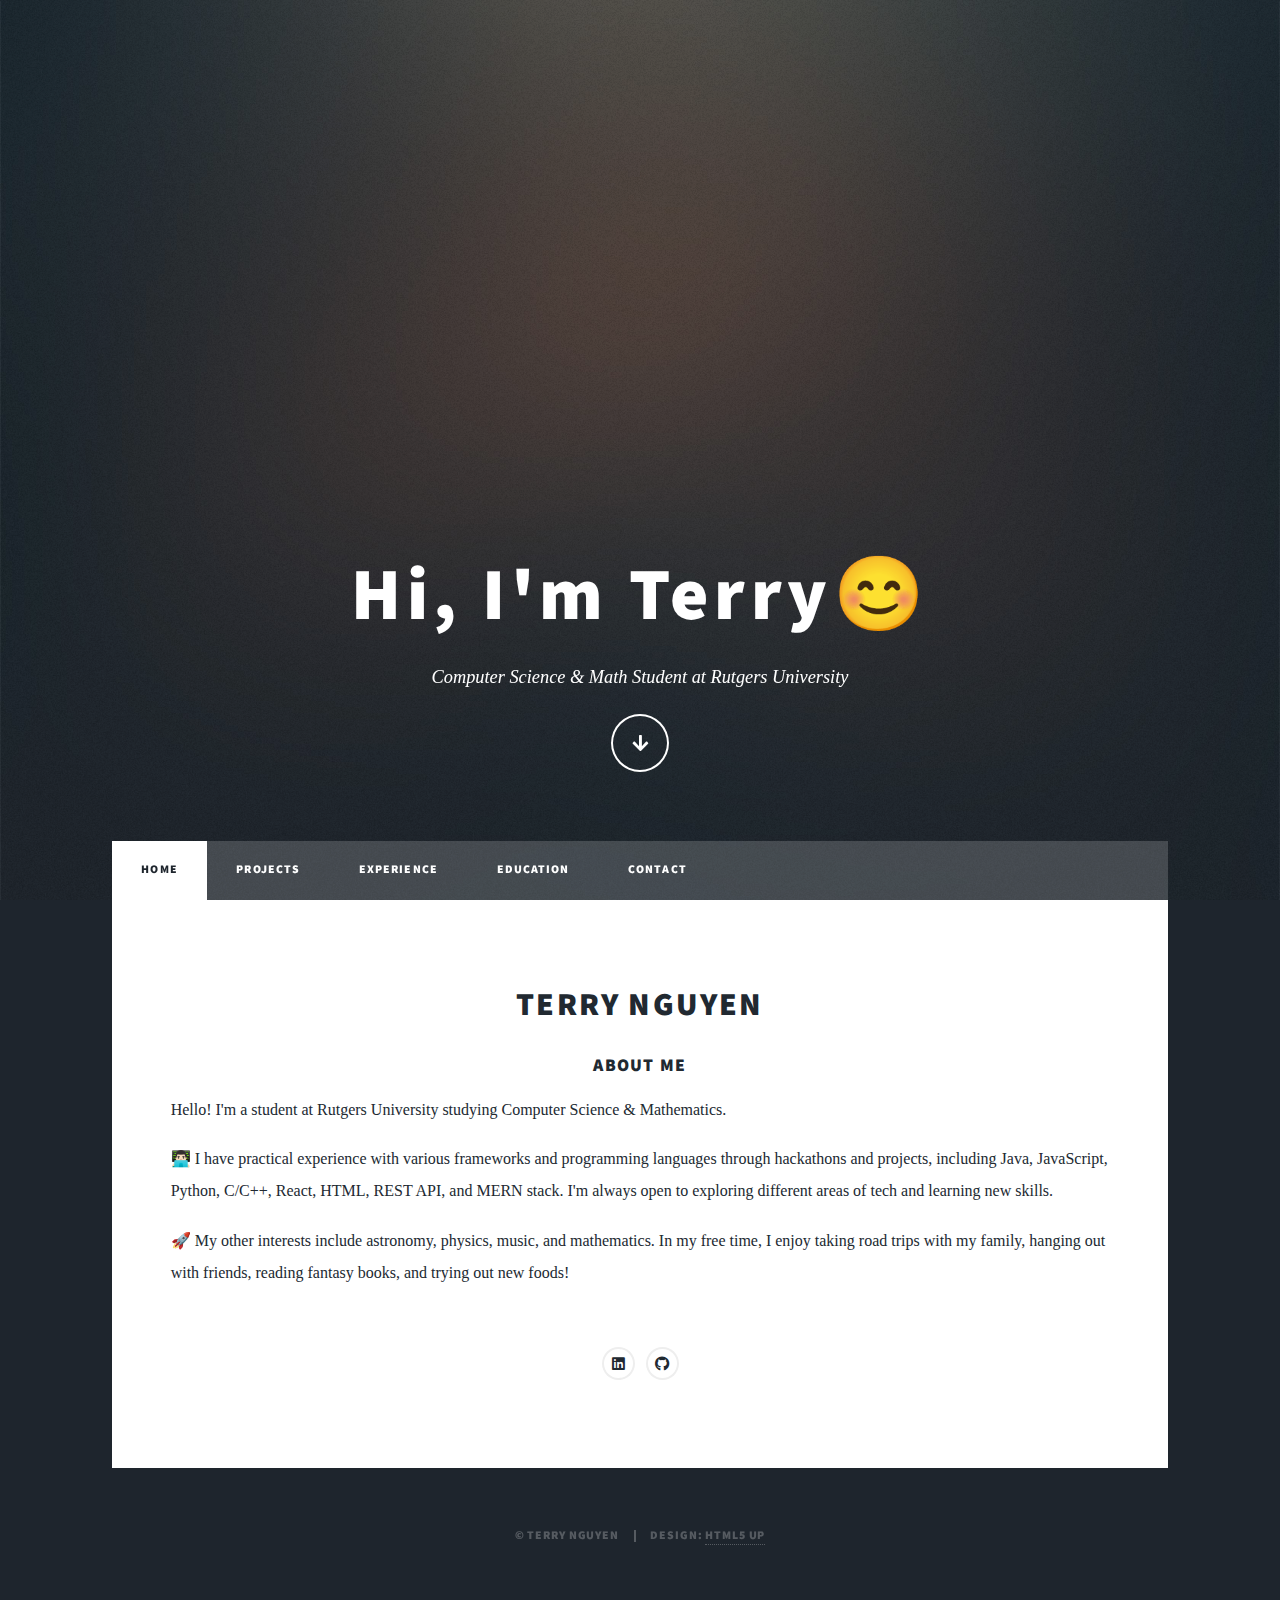
==== commit 6489fc7d: "formatting" ====
--- a/index.html
+++ b/index.html
@@ -1,89 +1,285 @@
 <!DOCTYPE HTML>
 <!--
-	Massively by HTML5 UP
-	html5up.net | @ajlkn
-	Free for personal and commercial use under the CCA 3.0 license (html5up.net/license)
+    Massively by HTML5 UP
+    html5up.net | @ajlkn
+    Free for personal and commercial use under the CCA 3.0 license (html5up.net/license)
 -->
 <html>
-	<head>
-		<title>Terry Nguyen</title>
-		<meta charset="utf-8" />
-		<meta name="viewport" content="width=device-width, initial-scale=1, user-scalable=no" />
-		<link rel="stylesheet" href="assets/css/main.css" />
-		<noscript><link rel="stylesheet" href="assets/css/noscript.css" /></noscript>
-	</head>
-	<body class="is-preload">
-
-		<!-- Wrapper -->
-			<div id="wrapper" class="fade-in">
-
-				<!-- Intro -->
-					<div id="intro">
-						<h1 style="text-transform: none;">Hi, I'm Terry😊</h1>
-						<p>Computer Science & Math Student at Rutgers University</p>
-						<ul class="actions">
-							<li><a href="#header" class="button icon solid solo fa-arrow-down scrolly">Continue</a></li>
-						</ul>
+<head>
+    <title>Terry Nguyen</title>
+    <meta charset="utf-8" />
+    <meta name="viewport" content="width=device-width, initial-scale=1, user-scalable=no" />
+    <link rel="stylesheet" href="assets/css/main.css" />
+    <noscript><link rel="stylesheet" href="assets/css/noscript.css" /></noscript>
+</head>
+<body class="is-preload">
+    <!-- Wrapper -->
+    <div id="wrapper" class="fade-in">
+        <!-- Intro -->
+        <div id="intro">
+            <h1 style="text-transform: none;">Hi, I'm Terry😊</h1>
+            <p>Computer Science & Math Student at Rutgers University</p>
+            <ul class="actions">
+                <li><a href="#header" class="button icon solid solo fa-arrow-down scrolly">Continue</a></li>
+            </ul>
+        </div>
+
+        <!-- Header -->
+        <!--
+        <header id="header">
+            <a href="index.html" class="logo">About Me</a>
+        </header>
+        -->
+
+        <!-- Nav -->
+        <nav id="nav">
+            <ul class="links">
+                <li class="active"><a href="index.html">Home</a></li>
+                <li><a href="projects.html">Projects</a></li>
+                <li><a href="experience.html">Experience</a></li>
+                <li><a href="education.html">Education</a></li>
+                <li><a href="contact.html">Contact</a></li>
+                <!--
+                <li><a href="generic.html">Generic Page</a></li>
+                <li><a href="elements.html">Elements Reference</a></li>
+                -->
+            </ul>
+        </nav>
+
+        <!-- Main -->
+        <div id="main">
+            <!-- Featured Post -->
+            <article class="post featured">
+                <header class="major">
+                    <h2 style="font-size: xx-large;">Terry Nguyen</h2>
+                    <h3>About Me</h3>
+                    <p style="font-style:normal; text-align: left; font-size: medium;">
+                        Hello! I'm a student at Rutgers University studying Computer Science & Mathematics.
+                    </p>
+                    <p style="font-style:normal; text-align: left; font-size: medium;">
+                        👨🏻‍💻 I have practical experience with various frameworks and programming languages through hackathons and projects, including Java, JavaScript, Python, C/C++, React, HTML, REST API, and MERN stack. I'm always open to exploring different areas of tech and learning new skills.
+                    </p>
+                    <p style="font-style:normal; text-align: left; font-size: medium;">
+                        🚀 My other interests include astronomy, physics, music, and mathematics.
+                        In my free time, I enjoy taking road trips with my family, hanging out with friends, reading fantasy books, and trying out new foods!
+                    </p>
+                </header>
+				<section>
+					<ul class="icons alt">
+						<li><a href="https://linkedin.com/in/terrykn" target="_blank" class="icon brands alt fa-linkedin"><span class="label">LinkedIn</span></a></li>
+						<li><a href="https://github.com/terrykn" target="_blank" class="icon brands alt fa-github"><span class="label">GitHub</span></a></li>
+					</ul>
+				</section>
+            </article>
+
+			<!--
+            <article class="post featured">
+                <div class="box alt">
+					
+                    <div class="row gtr-50 gtr-uniform">
+                        <div class="col-3">
+                            <h3 style="text-align: left">Experience</h3>
+                        </div>
+                        <div class="col-9">
+                            
+                            <div>
+                                <header>
+                                    <h3 style="text-transform: none; text-align: left;">Verizon</h3>
+                                    <p style="text-align: left; font-weight: 400">Network Performance Intern &ensp; ⁃ &ensp; Jun - Aug 2024</p>
+                                </header>
+                            </div>
+                            <div>
+                                <header>
+                                    <h3 style="text-transform: none; text-align: left;">CliMit</h3>
+                                    <p style="text-align: left">Technology Lead &ensp; ⁃ &ensp; Oct - Nov 2023</p>
+                                </header>
+                                <p style="text-align: left">
+                                    <li style="text-align: left; font-size: small;">Led the early-stage development in a team of four to create RaritanSafe, a software solution to facilitate crowdsourcing and coordinate help requests between New Brunswick citizens and emergency services during floods.</li>
+                                    <li style="text-align: left; font-size: small;">Developed a React-based prototype and pitched to New Brunswick city administrators.</li>
+                                </p>
+                            </div>
+                            <div>
+                                <header>
+                                    <h3 style="text-transform: none; text-align: left;">Data Annotation</h3>
+                                    <p style="text-align: left">Data Labeling, AI Prompt Engineer &ensp; ⁃ &ensp; Aug 2023 - Present</p>
+                                </header>
+                                <p style="text-align: left">
+                                    <li style="text-align: left; font-size: small;">Validate data for reliability, safety, and quality, contributing 200+ hours of curated training data across multiple language-learning models.</li>
+                                    <li style="text-align: left; font-size: small;">Focus on enhancing natural-language processing (NLP) through crafting conversational/coding prompts (Python, Java, JavaScript, C++) to assess and elicit desired chatbot behaviors.</li>
+                                </p>
+                            </div>
+                            <div>
+                                <header>
+                                    <h3 style="text-transform: none; text-align: left;">Alexander Library, Rutgers University</h3>
+                                    <p style="text-align: left">Library Assistant &ensp; ⁃ &ensp; Sep 2022 - Present</p>
+                                </header>
+                                <p style="text-align: left">
+                                    <li style="text-align: left; font-size: small;">Handle phone inquiries and circulation desk services, including book requests, check-outs, and returns.</li>
+                                    <li style="text-align: left; font-size: small;">Assist patrons at the information desk with accessing library technologies and resources.</li>
+                                </p>
+                            </div>
+                            <div>
+                                <header>
+                                    <h3 style="text-transform: none; text-align: left;">Rutgers Innovation, Design, & Entrepreneurship Academy (IDEA)</h3>
+                                    <p style="text-align: left">Design Researcher (Intern) &ensp; ⁃ &ensp; May - Jun 2023</p>
+                                </header>
+                                <p style="text-align: left">
+                                    <li style="text-align: left; font-size: small;">Researched in a cross-functional team for the Jacques Cousteau research reserve to develop ecological solutions for enhancing tidal flow and mitigating an invasive marsh-grass species in New Jersey's Grassle Marsh.</li>
+                                    <li style="text-align: left; font-size: small;">Conducted bi-weekly inspections and produced a viable project report detailing restoration timeline, budget, and strategy.</li>
+                                </p>
+                            </div>
+                            <div>
+                                <header>
+                                    <h3 style="text-transform: none; text-align: left;">Rutgers Blueprint</h3>
+                                    <p style="text-align: left">Software Engineering Fellow &ensp; ⁃ &ensp; Feb - Apr 2023</p>
+                                </header>
+                                <p style="text-align: left">
+                                    <li style="text-align: left; font-size: small;">Collaborated with a team of students to develop engaging React web apps for educational coding workshops and activities on front-end/UI development.</li>
+                                </p>
+                            </div>
+                            <div>
+                                <header>
+                                    <h3 style="text-transform: none; text-align: left;">Education for Persistence & Innovation Center (EPIC), Columbia University</h3>
+                                    <p style="text-align: left">Research Intern &ensp; ⁃ &ensp; May 2021</p>
+                                </header>
+                                <p style="text-align: left">
+                                    <li style="text-align: left; font-size: small;">Transcribed interview data for Dr. Xiaodong Lin's psychological research study on motivation and failure.</li>
+                                    <li style="text-align: left; font-size: small;">Facilitated weekly discussions with graduate students on previous research and devised new interview questions.</li>
+                                </p>
+                            </div>
+                        </div>
+                    </div>
+
+					<div class="row gtr-50 gtr-uniform">
+						<div class="col-3">
+							<h3 style="text-align: left">Skills</h3>
+						</div>
+						<div class="col-9">
+							<div>
+                                <header>
+                                    <p style="font-style:normal; text-align: left; font-size: small;"><strong>Programming:</strong> Java, Python, JavaScript, C/C++</p>
+                                    <p style="font-style:normal; text-align: left; font-size: small;"><strong>Frameworks/Tools:</strong> React, HTML/CSS, Git, REST API, Node, Express, MongoDB, VSCode, Eclipse, PyCharm</p>
+                                </header>
+                            </div>
+						</div>
 					</div>
-
-				<!-- Header -->
-					<!--
-					<header id="header">
-						<a href="index.html" class="logo">About Me</a>
-					</header>
-					-->
-
-				<!-- Nav -->
-					<nav id="nav">
-						
-						<ul class="links">
-							<li class="active"><a href="index.html">Home</a></li>
-							<li><a href="projects.html">Projects</a></li>
-							<li><a href="experience.html">Experience</a></li>
-							<li><a href="education.html">Education</a></li>
-							<li><a href="contact.html">Contact</a></li>
-							<!--
-							<li><a href="generic.html">Generic Page</a></li>
-							<li><a href="elements.html">Elements Reference</a></li>
-							-->
-						</ul>
-						
-					</nav>
-
-				<!-- Main -->
-					<div id="main">
-
-						<!-- Featured Post -->
-							<article class="post featured">
-								<header class="major">
-									<h2 style="font-size: xx-large;">Terry Nguyen</h2>
-									<h3>About Me</h3>
-									<p style="text-align: left; font-size: medium;">
-										I'm a Computer Science & Math student at Rutgers University. At Rutgers, I'm a part of the Honors College, Habitat for Humanity, Circle K, and the Sailing Team.
-									</p>
-									<p style="text-align: left; font-size: medium;">
-										👨🏻‍💻 I have practical experience with various frameworks and programming languages through hackathons and projects, including Java, JavaScript, Python, C/C++, React, HTML, REST API, and MERN stack. I'm always open to exploring different areas of tech and learning new skills.
-									</p>
-									<p style="text-align: left; font-size: medium;">
-										🚀 My other interests include astronomy, physics, music, and mathematics.
-										In my free time, I like going on road trips with my family, hanging out with friends, reading fantasy books, and trying out new foods!
-									</p>
-								</header>
-							</article>
-					</div>
-				<!-- Copyright -->
-					<div id="copyright">
-						<ul><li>&copy; Terry Nguyen</li><li>Design: <a href="https://html5up.net">HTML5 UP</a></li></ul>
-					</div>
-
-		<!-- Scripts -->
-			<script src="assets/js/jquery.min.js"></script>
-			<script src="assets/js/jquery.scrollex.min.js"></script>
-			<script src="assets/js/jquery.scrolly.min.js"></script>
-			<script src="assets/js/browser.min.js"></script>
-			<script src="assets/js/breakpoints.min.js"></script>
-			<script src="assets/js/util.js"></script>
-			<script src="assets/js/main.js"></script>
-
-	</body>
-</html>+                </div>
+            </article>
+
+            
+            <article>
+                <h3>Recent Projects</h3>
+                <div class="box alt">
+                    <div class="row gtr-50 gtr-uniform">
+                        <div class="col-4">
+							<div class="project-item">
+							  <a href="project1.html" class="image fit" title="Project 1">
+								<img src="images/pic02.jpg" alt="Project 1" />
+							  </a>
+							  <div class="overlay">
+								<h4>NJ TRANSIT Trip Music Planner</h4>
+							  </div>
+							</div>
+						</div>
+						<div class="col-4">
+							<div class="project-item">
+							  <a href="project1.html" class="image fit" title="Project 1">
+								<img src="images/pic02.jpg" alt="Project 1" />
+							  </a>
+							  <div class="overlay">
+								<h4>RaritanSafe</h4>
+							  </div>
+							</div>
+						</div>
+						<div class="col-4">
+							<div class="project-item">
+							  <a href="project1.html" class="image fit" title="Project 1">
+								<img src="images/pic02.jpg" alt="Project 1" />
+							  </a>
+							  <div class="overlay">
+								<h4>SoundChat</h4>
+							  </div>
+							</div>
+						</div>
+						<div class="col-4">
+							<div class="project-item">
+							  <a href="project1.html" class="image fit" title="Project 1">
+								<img src="images/pic02.jpg" alt="Project 1" />
+							  </a>
+							  <div class="overlay">
+								<h4>StreamWizard Movie Search Engine</h4>
+							  </div>
+							</div>
+						</div>
+						<div class="col-4">
+							<div class="project-item">
+							  <a href="project1.html" class="image fit" title="Project 1">
+								<img src="images/pic02.jpg" alt="Project 1" />
+							  </a>
+							  <div class="overlay">
+								<h4>Tripadvisor NYC Restaurants Data Analysis</h4>
+							  </div>
+							</div>
+						</div>
+						<div class="col-4">
+							<div class="project-item">
+							  <a href="project1.html" class="image fit" title="Project 1">
+								<img src="images/pic02.jpg" alt="Project 1" />
+							  </a>
+							  <div class="overlay">
+	
+								<h4>Taylor Swift Spotify Data Visualization & Prediction</h4>
+							  </div>
+							</div>
+						</div>
+						<div class="col-4">
+							<div class="project-item">
+							  <a href="project1.html" class="image fit" title="Project 1">
+								<img src="images/pic02.jpg" alt="Project 1" />
+							  </a>
+							  <div class="overlay">
+								<h4>Space Explorer</h4>
+							  </div>
+							</div>
+						</div>
+						<div class="col-4">
+							<div class="project-item">
+							  <a href="project1.html" class="image fit" title="Project 1">
+								<img src="images/pic02.jpg" alt="Project 1" />
+							  </a>
+							  <div class="overlay">
+								<h4>Cat Farm</h4>
+							  </div>
+							</div>
+						</div>
+						<div class="col-4">
+							<div class="project-item">
+							  <a href="project1.html" class="image fit" title="Project 1">
+								<img src="images/pic02.jpg" alt="Project 1" />
+							  </a>
+							  <div class="overlay">
+								<h4>Therapiece</h4>
+							  </div>
+							</div>
+						</div>
+                    </div>
+                </div>
+            </article>
+			-->
+        </div>
+
+        <!-- Copyright -->
+        <div id="copyright">
+            <ul><li>&copy; Terry Nguyen</li><li>Design: <a href="https://html5up.net">HTML5 UP</a></li></ul>
+        </div>
+
+        <!-- Scripts -->
+        <script src="assets/js/jquery.min.js"></script>
+        <script src="assets/js/jquery.scrollex.min.js"></script>
+        <script src="assets/js/jquery.scrolly.min.js"></script>
+        <script src="assets/js/browser.min.js"></script>
+        <script src="assets/js/breakpoints.min.js"></script>
+        <script src="assets/js/util.js"></script>
+        <script src="assets/js/main.js"></script>
+    </body>
+</html>
--- a/assets/css/main.css
+++ b/assets/css/main.css
@@ -148,10 +148,10 @@
 	}
 
 	body, input, select, textarea {
-		font-family: "Merriweather", Georgia, serif;
-		font-weight: 300;
+		font-family: Georgia, serif;
+		font-weight: 400;
 		font-size: 1rem;
-		line-height: 2.375;
+		line-height: 2;
 	}
 
 	a {
@@ -177,7 +177,7 @@
 
 	p {
 		text-align: justify;
-		margin: 0 0 2rem 0;
+		margin: 0 0 1.2rem 0;
 	}
 
 	h1, h2, h3, h4, h5, h6 {
@@ -202,14 +202,14 @@
 	}
 
 	h2 {
-		font-size: 1.75rem;
-		line-height: 1.3;
+		font-size: 1.5rem;
+		line-height: 1;
 		margin: 0 0 1.5rem 0;
 	}
 
 	h3 {
-		font-size: 1.25rem;
-		margin: 0 0 1.5rem 0;
+		font-size: 1.2rem;
+		margin: 0 0 1rem 0;
 	}
 
 	h4 {
